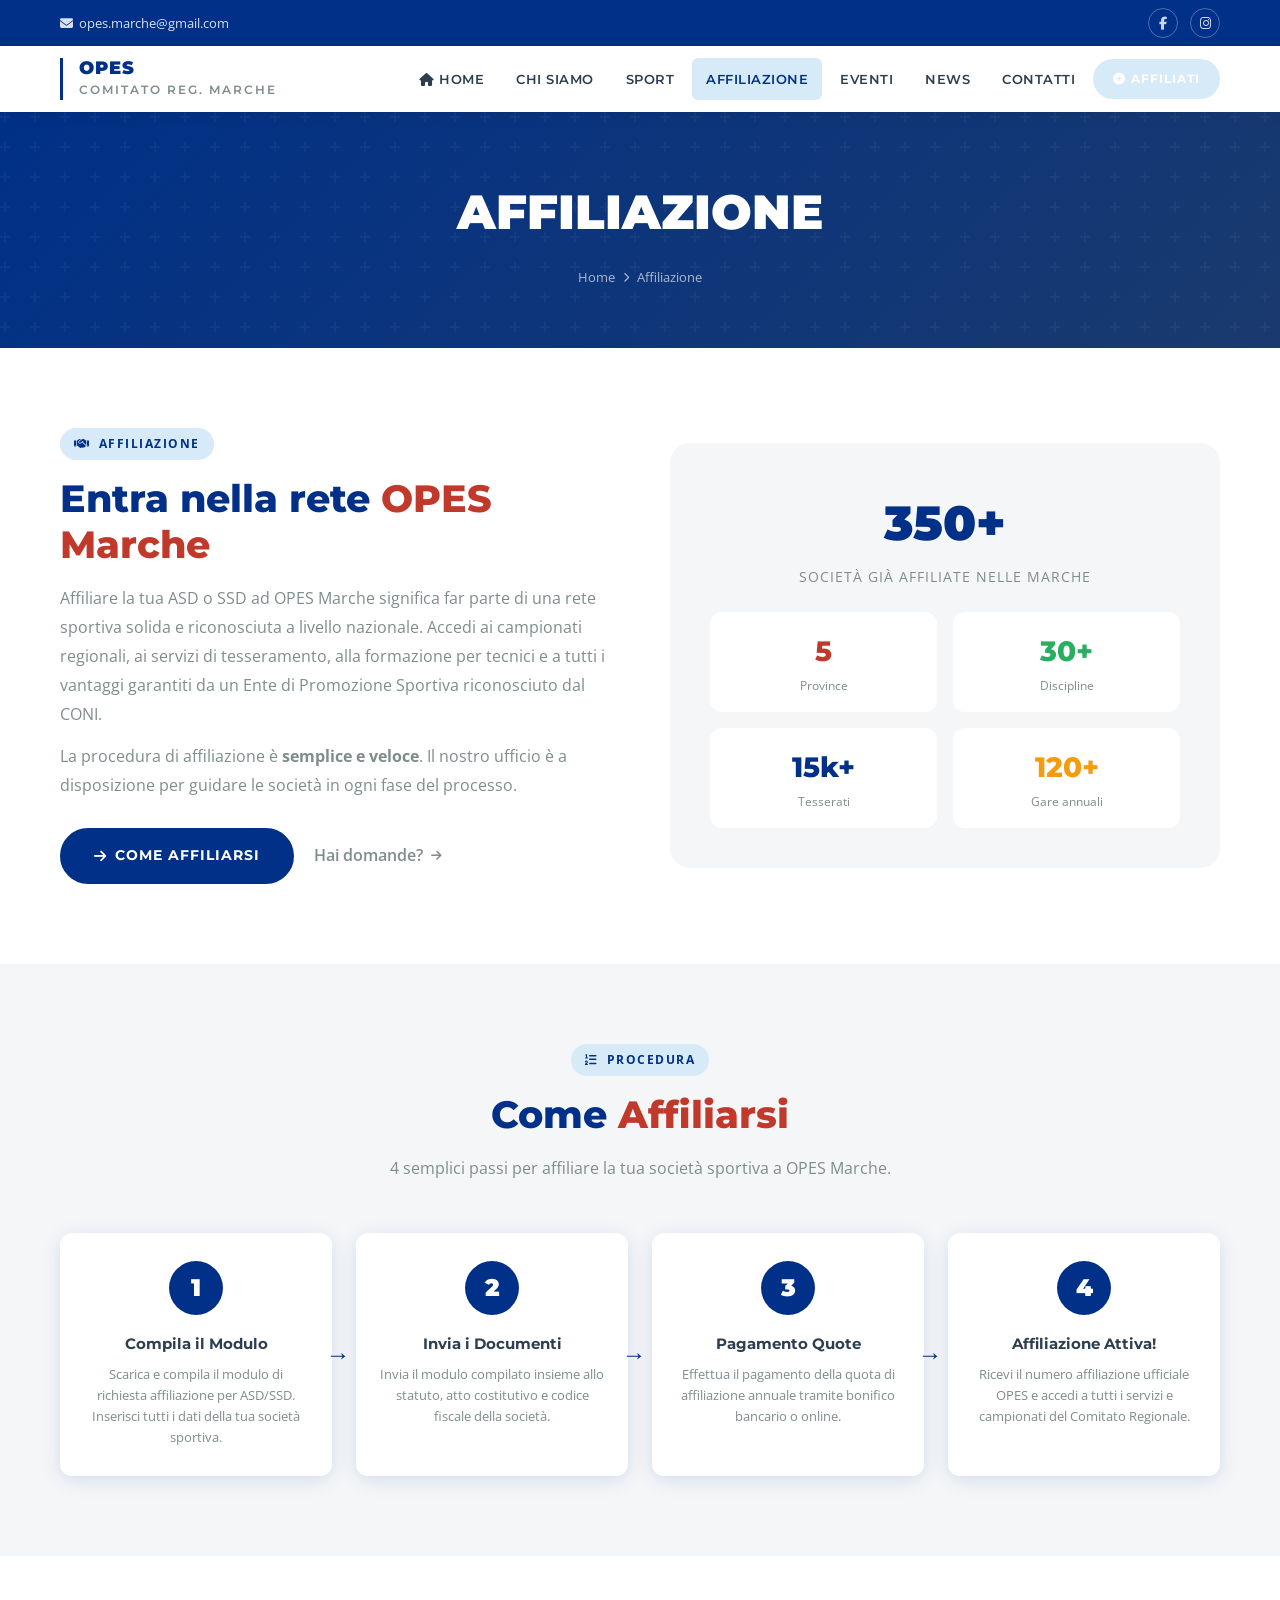
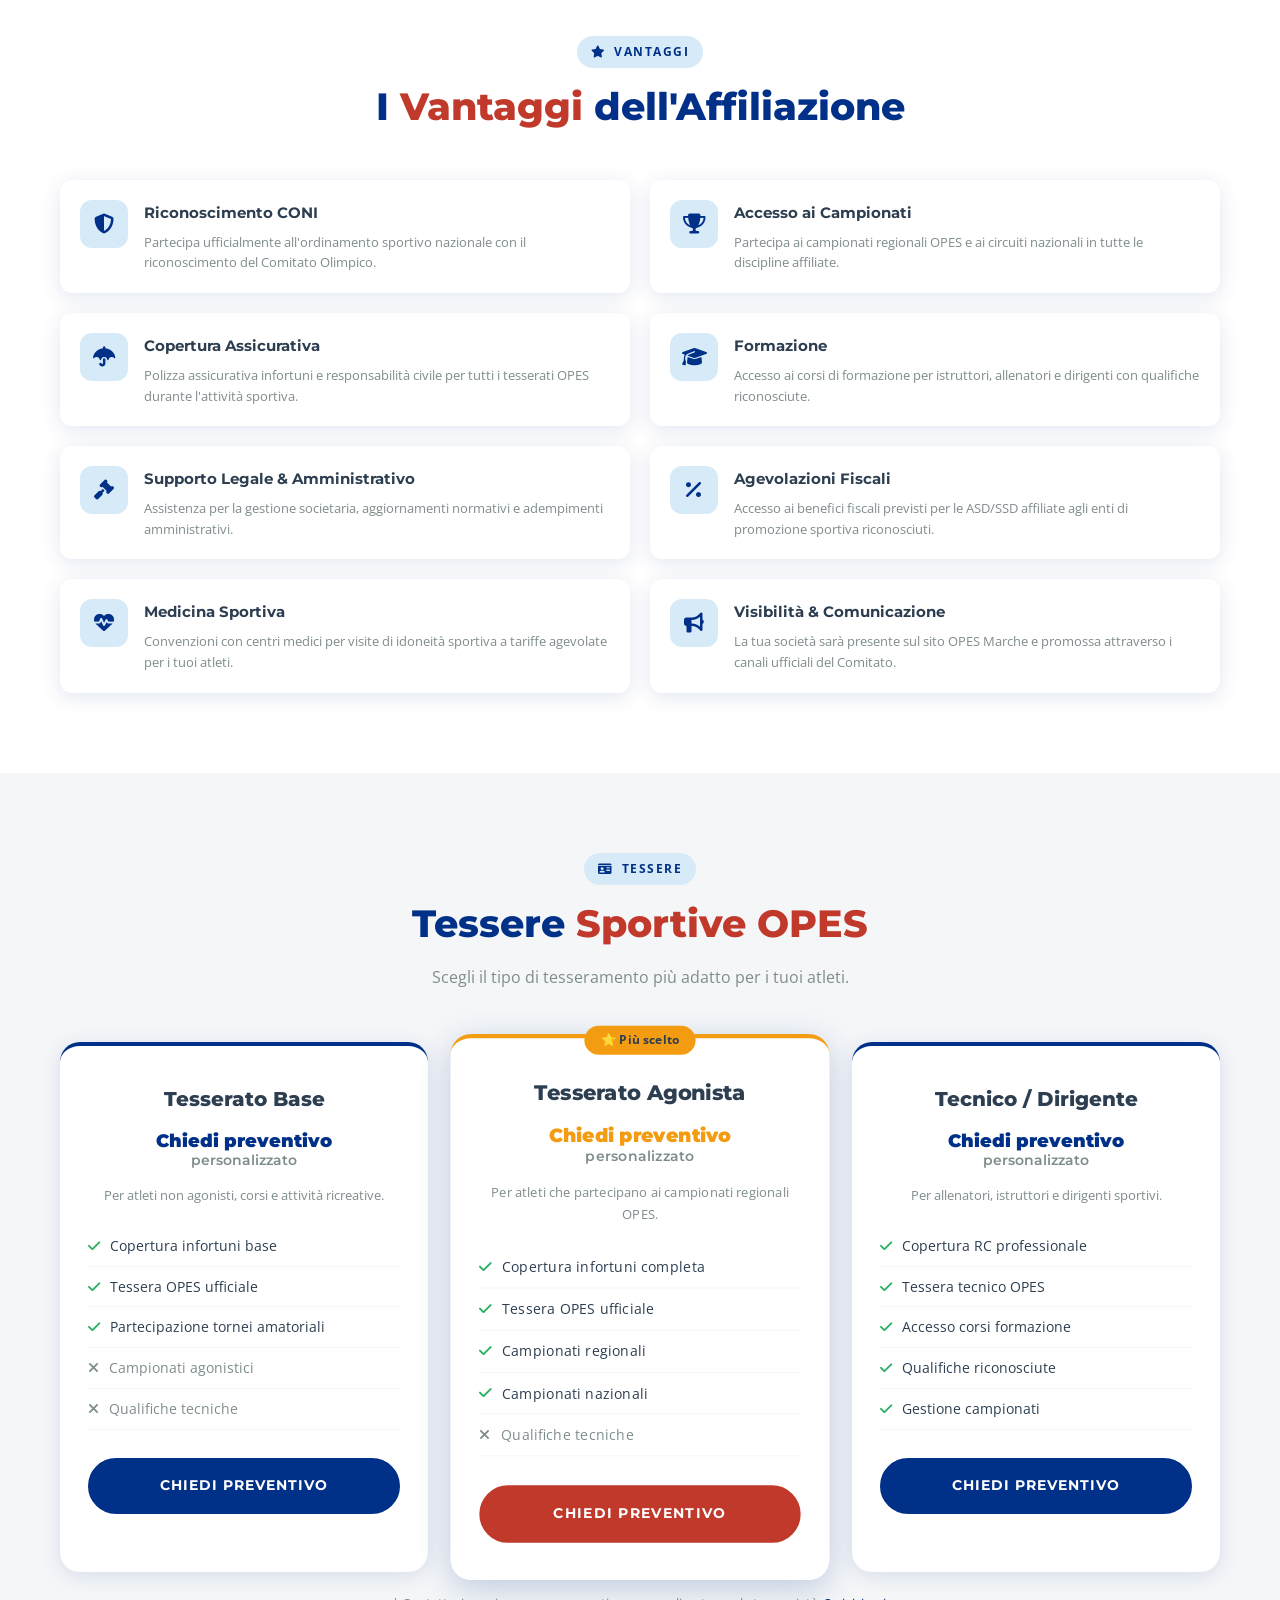
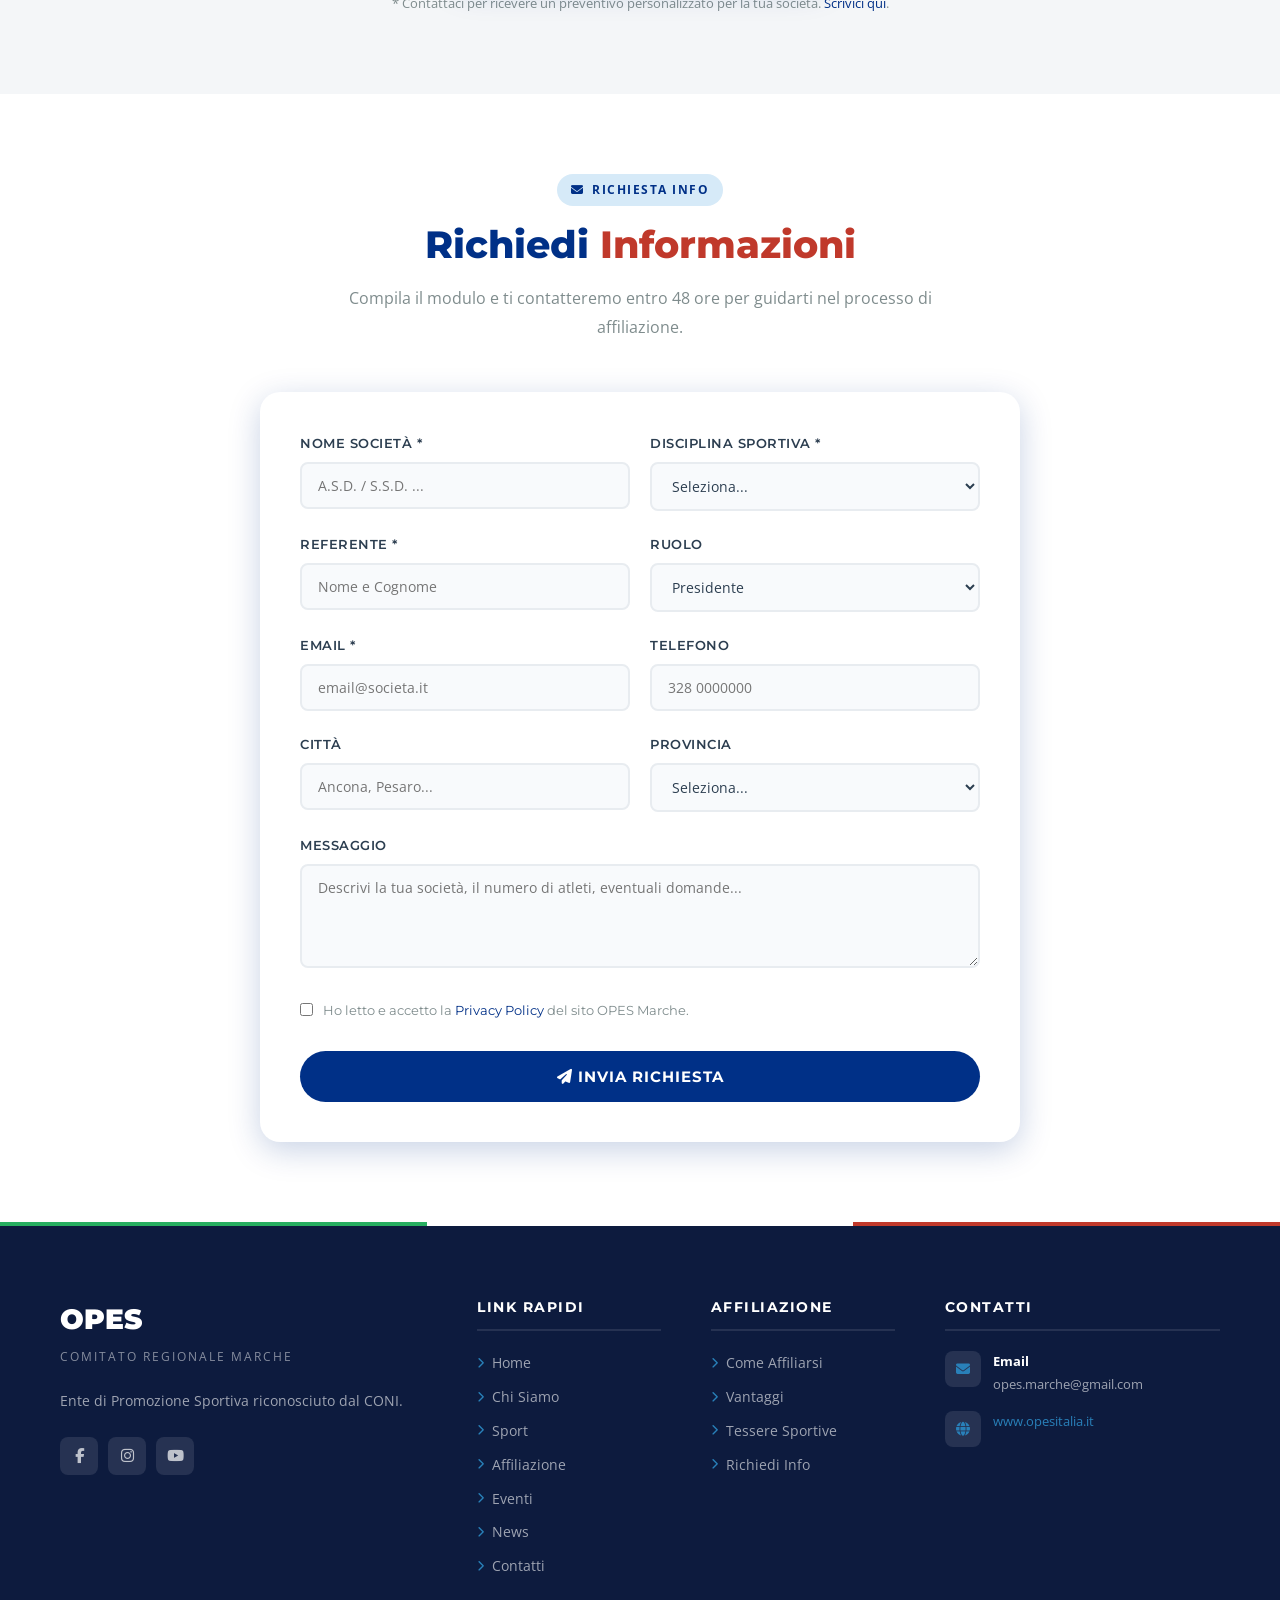
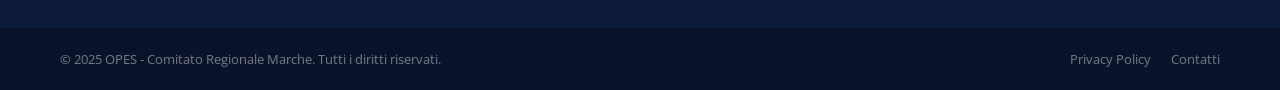
==== affiliazione.html @ 9b812dfc "Add files via upload" ====
<!DOCTYPE html>
<html lang="it">
<head>
  <meta charset="UTF-8">
  <meta name="viewport" content="width=device-width, initial-scale=1.0">
  <meta name="description" content="Come affiliarsi a OPES Marche - procedura, vantaggi, tessere sportive e moduli per le società sportive.">
  <title>Affiliazione – OPES Comitato Regionale Marche</title>
  <link href="https://fonts.googleapis.com/css2?family=Montserrat:wght@300;400;500;600;700;800;900&family=Open+Sans:wght@300;400;600;700&display=swap" rel="stylesheet">
  <link rel="stylesheet" href="https://cdn.jsdelivr.net/npm/@fortawesome/fontawesome-free@6.4.0/css/all.min.css">
  <link rel="stylesheet" href="css/style.css">
  <style>
    .steps-grid { display: grid; grid-template-columns: repeat(4, 1fr); gap: 24px; }
    .step-card {
      background: var(--white); border-radius: var(--border-radius); padding: 28px 24px;
      text-align: center; box-shadow: var(--shadow); transition: var(--transition); position: relative;
    }
    .step-card:hover { transform: translateY(-6px); box-shadow: var(--shadow-hover); }
    .step-number {
      width: 54px; height: 54px; background: var(--primary-blue); color: var(--white);
      border-radius: 50%; display: flex; align-items: center; justify-content: center;
      font-family: 'Montserrat', sans-serif; font-weight: 900; font-size: 24px;
      margin: 0 auto 16px; position: relative; z-index: 1;
    }
    .step-card:not(:last-child)::after {
      content: '→'; position: absolute; right: -18px; top: 50%; transform: translateY(-50%);
      font-size: 24px; color: var(--primary-blue); font-weight: 900; z-index: 2;
    }
    .step-card h3 { font-family: 'Montserrat', sans-serif; font-weight: 700; font-size: 15px; color: var(--dark-gray); margin-bottom: 8px; }
    .step-card p { font-size: 13px; color: var(--gray); line-height: 1.6; }

    .vantaggi-grid { display: grid; grid-template-columns: repeat(2, 1fr); gap: 20px; }
    .vantaggio-item {
      display: flex; gap: 16px; align-items: flex-start;
      background: var(--white); border-radius: var(--border-radius); padding: 20px;
      box-shadow: var(--shadow); transition: var(--transition);
    }
    .vantaggio-item:hover { transform: translateX(4px); }
    .vantaggio-icon {
      width: 48px; height: 48px; min-width: 48px; background: var(--light-blue);
      border-radius: 12px; display: flex; align-items: center; justify-content: center;
      color: var(--primary-blue); font-size: 20px;
    }
    .vantaggio-item h4 { font-family: 'Montserrat', sans-serif; font-weight: 700; font-size: 15px; color: var(--dark-gray); margin-bottom: 6px; }
    .vantaggio-item p { font-size: 13px; color: var(--gray); line-height: 1.6; }

    .tessere-grid { display: grid; grid-template-columns: repeat(3, 1fr); gap: 28px; }
    .tessera-card {
      background: var(--white); border-radius: var(--border-radius-lg); padding: 36px 28px;
      box-shadow: var(--shadow); text-align: center; transition: var(--transition);
      border-top: 4px solid var(--primary-blue); position: relative;
    }
    .tessera-card.featured {
      border-top-color: var(--gold);
      transform: scale(1.03);
      box-shadow: var(--shadow-hover);
    }
    .tessera-badge {
      position: absolute; top: -12px; left: 50%; transform: translateX(-50%);
      background: var(--gold); color: var(--dark-gray); padding: 4px 16px;
      border-radius: 20px; font-size: 12px; font-weight: 700; white-space: nowrap;
    }
    .tessera-card h3 { font-family: 'Montserrat', sans-serif; font-weight: 800; font-size: 20px; color: var(--dark-gray); margin-bottom: 8px; }
    .tessera-price { font-family: 'Montserrat', sans-serif; font-weight: 900; font-size: 42px; color: var(--primary-blue); line-height: 1; margin: 16px 0; }
    .tessera-price span { font-size: 18px; font-weight: 600; color: var(--gray); }
    .tessera-features { list-style: none; margin: 20px 0; text-align: left; }
    .tessera-features li { display: flex; align-items: center; gap: 10px; padding: 8px 0; border-bottom: 1px solid var(--light-gray); font-size: 14px; color: var(--dark-gray); }
    .tessera-features li i { color: var(--opes-green); }
    .tessera-features li.no i { color: var(--gray); }
    .tessera-features li.no { color: var(--gray); }

    .form-card {
      background: var(--white); border-radius: var(--border-radius-lg); padding: 40px;
      box-shadow: var(--shadow-hover);
    }
    .form-group { margin-bottom: 22px; }
    .form-group label { display: block; font-family: 'Montserrat', sans-serif; font-weight: 600; font-size: 13px; color: var(--dark-gray); margin-bottom: 8px; text-transform: uppercase; letter-spacing: 0.5px; }
    .form-group input, .form-group select, .form-group textarea {
      width: 100%; padding: 12px 16px; border: 2px solid #e8ecf0; border-radius: 8px;
      font-family: 'Open Sans', sans-serif; font-size: 14px; color: var(--dark-gray);
      transition: var(--transition); background: #f8fafc;
    }
    .form-group input:focus, .form-group select:focus, .form-group textarea:focus {
      border-color: var(--primary-blue); outline: none; background: var(--white);
      box-shadow: 0 0 0 3px rgba(0,48,135,0.08);
    }
    .form-row { display: grid; grid-template-columns: 1fr 1fr; gap: 20px; }
    .form-submit { width: 100%; padding: 16px; background: var(--primary-blue); color: var(--white); border: none; border-radius: 30px; font-family: 'Montserrat', sans-serif; font-weight: 700; font-size: 15px; cursor: pointer; transition: var(--transition); text-transform: uppercase; letter-spacing: 1px; }
    .form-submit:hover { background: var(--opes-red); transform: translateY(-2px); box-shadow: 0 8px 24px rgba(0,48,135,0.3); }
    .success-msg { display: none; background: #eafaf1; border: 1px solid var(--opes-green); color: #1a5c38; padding: 16px; border-radius: 8px; margin-top: 16px; text-align: center; font-weight: 600; }

    @media (max-width: 992px) {
      .steps-grid { grid-template-columns: repeat(2, 1fr); }
      .step-card:not(:last-child)::after { display: none; }
      .tessere-grid { grid-template-columns: 1fr 1fr; }
      .tessera-card.featured { transform: none; }
    }
    @media (max-width: 768px) {
      .vantaggi-grid, .tessere-grid { grid-template-columns: 1fr; }
      .steps-grid { grid-template-columns: 1fr 1fr; }
      .form-row { grid-template-columns: 1fr; }
    }
  </style>
</head>
<body>

  <!-- TOP BAR -->
  <div class="top-bar">
    <div class="container">
      <div class="top-bar-left">
        <a href="mailto:opes.marche@gmail.com"><i class="fas fa-envelope"></i> opes.marche@gmail.com</a>
      </div>
      <div class="top-bar-right">
        <a href="https://www.facebook.com/opesmarche" target="_blank"><i class="fab fa-facebook-f"></i></a>
        <a href="https://www.instagram.com/opesmarche" target="_blank"><i class="fab fa-instagram"></i></a>
      </div>
    </div>
  </div>

  <!-- HEADER -->
  <header class="header" id="mainHeader">
    <div class="container">
      <nav class="navbar">
        <a href="index.html" class="logo-area">
          <div class="logo-text-area">
            <div class="logo-title">OPES</div>
            <div class="logo-subtitle">Comitato Reg. Marche</div>
          </div>
        </a>
        <ul class="nav-menu" id="navMenu">
          <button class="mobile-menu-close" id="closeMenu"><i class="fas fa-times"></i></button>
          <li class="nav-item"><a href="index.html" class="nav-link"><i class="fas fa-home"></i> Home</a></li>
          <li class="nav-item"><a href="chi-siamo.html" class="nav-link">Chi Siamo</a></li>
          <li class="nav-item"><a href="sport.html" class="nav-link">Sport</a></li>
          <li class="nav-item"><a href="affiliazione.html" class="nav-link active">Affiliazione</a></li>
          <li class="nav-item"><a href="eventi.html" class="nav-link">Eventi</a></li>
          <li class="nav-item"><a href="news.html" class="nav-link">News</a></li>
          <li class="nav-item"><a href="contatti.html" class="nav-link">Contatti</a></li>
          <li class="nav-item"><a href="affiliazione.html#come-affiliarsi" class="nav-link header-cta"><i class="fas fa-plus-circle"></i> Affiliati</a></li>
        </ul>
        <button class="hamburger" id="hamburger"><span></span><span></span><span></span></button>
      </nav>
    </div>
  </header>

  <!-- PAGE HERO -->
  <section class="page-hero">
    <div class="container">
      <div class="page-hero-content">
        <h1>Affiliazione</h1>
        <div class="breadcrumb">
          <a href="index.html">Home</a>
          <i class="fas fa-chevron-right"></i>
          <span>Affiliazione</span>
        </div>
      </div>
    </div>
  </section>

  <!-- INTRO -->
  <section style="background: var(--white);">
    <div class="container">
      <div style="display: grid; grid-template-columns: 1fr 1fr; gap: 60px; align-items: center;">
        <div class="fade-in">
          <div class="section-label"><i class="fas fa-handshake"></i> Affiliazione</div>
          <h2 class="section-title">Entra nella rete <span>OPES Marche</span></h2>
          <p class="section-text">
            Affiliare la tua ASD o SSD ad OPES Marche significa far parte di una rete sportiva 
            solida e riconosciuta a livello nazionale. Accedi ai campionati regionali, ai servizi 
            di tesseramento, alla formazione per tecnici e a tutti i vantaggi garantiti da un 
            Ente di Promozione Sportiva riconosciuto dal CONI.
          </p>
          <p class="section-text" style="margin-top: 14px;">
            La procedura di affiliazione è <strong>semplice e veloce</strong>. Il nostro ufficio 
            è a disposizione per guidare le società in ogni fase del processo.
          </p>
          <div style="display: flex; gap: 20px; margin-top: 28px; flex-wrap: wrap;">
            <a href="#come-affiliarsi" class="btn-blue"><i class="fas fa-arrow-right"></i> Come Affiliarsi</a>
            <a href="contatti.html" style="display: inline-flex; align-items: center; gap: 8px; color: var(--gray); font-weight: 600;">Hai domande? <i class="fas fa-arrow-right fa-xs"></i></a>
          </div>
        </div>
        <div class="fade-in">
          <div style="background: var(--light-gray); border-radius: var(--border-radius-lg); padding: 40px;">
            <div style="text-align: center; margin-bottom: 24px;">
              <div style="font-family: 'Montserrat', sans-serif; font-weight: 900; font-size: 48px; color: var(--primary-blue);">350+</div>
              <div style="font-size: 14px; color: var(--gray); text-transform: uppercase; letter-spacing: 1px;">Società già affiliate nelle Marche</div>
            </div>
            <div style="display: grid; grid-template-columns: 1fr 1fr; gap: 16px;">
              <div style="text-align: center; background: var(--white); border-radius: 12px; padding: 16px;">
                <div style="font-family: 'Montserrat', sans-serif; font-weight: 800; font-size: 28px; color: var(--opes-red);">5</div>
                <div style="font-size: 12px; color: var(--gray);">Province</div>
              </div>
              <div style="text-align: center; background: var(--white); border-radius: 12px; padding: 16px;">
                <div style="font-family: 'Montserrat', sans-serif; font-weight: 800; font-size: 28px; color: var(--opes-green);">30+</div>
                <div style="font-size: 12px; color: var(--gray);">Discipline</div>
              </div>
              <div style="text-align: center; background: var(--white); border-radius: 12px; padding: 16px;">
                <div style="font-family: 'Montserrat', sans-serif; font-weight: 800; font-size: 28px; color: var(--primary-blue);">15k+</div>
                <div style="font-size: 12px; color: var(--gray);">Tesserati</div>
              </div>
              <div style="text-align: center; background: var(--white); border-radius: 12px; padding: 16px;">
                <div style="font-family: 'Montserrat', sans-serif; font-weight: 800; font-size: 28px; color: var(--gold);">120+</div>
                <div style="font-size: 12px; color: var(--gray);">Gare annuali</div>
              </div>
            </div>
          </div>
        </div>
      </div>
    </div>
  </section>

  <!-- COME AFFILIARSI -->
  <section id="come-affiliarsi" style="background: var(--light-gray);">
    <div class="container">
      <div class="section-header centered fade-in">
        <div class="section-label"><i class="fas fa-list-ol"></i> Procedura</div>
        <h2 class="section-title">Come <span>Affiliarsi</span></h2>
        <p class="section-text">4 semplici passi per affiliare la tua società sportiva a OPES Marche.</p>
      </div>
      <div class="steps-grid">
        <div class="step-card fade-in">
          <div class="step-number">1</div>
          <h3>Compila il Modulo</h3>
          <p>Scarica e compila il modulo di richiesta affiliazione per ASD/SSD. Inserisci tutti i dati della tua società sportiva.</p>
        </div>
        <div class="step-card fade-in">
          <div class="step-number">2</div>
          <h3>Invia i Documenti</h3>
          <p>Invia il modulo compilato insieme allo statuto, atto costitutivo e codice fiscale della società.</p>
        </div>
        <div class="step-card fade-in">
          <div class="step-number">3</div>
          <h3>Pagamento Quote</h3>
          <p>Effettua il pagamento della quota di affiliazione annuale tramite bonifico bancario o online.</p>
        </div>
        <div class="step-card fade-in">
          <div class="step-number">4</div>
          <h3>Affiliazione Attiva!</h3>
          <p>Ricevi il numero affiliazione ufficiale OPES e accedi a tutti i servizi e campionati del Comitato Regionale.</p>
        </div>
      </div>
    </div>
  </section>

  <!-- VANTAGGI -->
  <section id="vantaggi" style="background: var(--white);">
    <div class="container">
      <div class="section-header centered fade-in">
        <div class="section-label"><i class="fas fa-star"></i> Vantaggi</div>
        <h2 class="section-title">I <span>Vantaggi</span> dell'Affiliazione</h2>
      </div>
      <div class="vantaggi-grid">
        <div class="vantaggio-item fade-in">
          <div class="vantaggio-icon"><i class="fas fa-shield-alt"></i></div>
          <div>
            <h4>Riconoscimento CONI</h4>
            <p>Partecipa ufficialmente all'ordinamento sportivo nazionale con il riconoscimento del Comitato Olimpico.</p>
          </div>
        </div>
        <div class="vantaggio-item fade-in">
          <div class="vantaggio-icon"><i class="fas fa-trophy"></i></div>
          <div>
            <h4>Accesso ai Campionati</h4>
            <p>Partecipa ai campionati regionali OPES e ai circuiti nazionali in tutte le discipline affiliate.</p>
          </div>
        </div>
        <div class="vantaggio-item fade-in">
          <div class="vantaggio-icon"><i class="fas fa-umbrella"></i></div>
          <div>
            <h4>Copertura Assicurativa</h4>
            <p>Polizza assicurativa infortuni e responsabilità civile per tutti i tesserati OPES durante l'attività sportiva.</p>
          </div>
        </div>
        <div class="vantaggio-item fade-in">
          <div class="vantaggio-icon"><i class="fas fa-graduation-cap"></i></div>
          <div>
            <h4>Formazione</h4>
            <p>Accesso ai corsi di formazione per istruttori, allenatori e dirigenti con qualifiche riconosciute.</p>
          </div>
        </div>
        <div class="vantaggio-item fade-in">
          <div class="vantaggio-icon"><i class="fas fa-gavel"></i></div>
          <div>
            <h4>Supporto Legale & Amministrativo</h4>
            <p>Assistenza per la gestione societaria, aggiornamenti normativi e adempimenti amministrativi.</p>
          </div>
        </div>
        <div class="vantaggio-item fade-in">
          <div class="vantaggio-icon"><i class="fas fa-percent"></i></div>
          <div>
            <h4>Agevolazioni Fiscali</h4>
            <p>Accesso ai benefici fiscali previsti per le ASD/SSD affiliate agli enti di promozione sportiva riconosciuti.</p>
          </div>
        </div>
        <div class="vantaggio-item fade-in">
          <div class="vantaggio-icon"><i class="fas fa-heartbeat"></i></div>
          <div>
            <h4>Medicina Sportiva</h4>
            <p>Convenzioni con centri medici per visite di idoneità sportiva a tariffe agevolate per i tuoi atleti.</p>
          </div>
        </div>
        <div class="vantaggio-item fade-in">
          <div class="vantaggio-icon"><i class="fas fa-bullhorn"></i></div>
          <div>
            <h4>Visibilità & Comunicazione</h4>
            <p>La tua società sarà presente sul sito OPES Marche e promossa attraverso i canali ufficiali del Comitato.</p>
          </div>
        </div>
      </div>
    </div>
  </section>

  <!-- TESSERE -->
  <section id="tessere" style="background: var(--light-gray);">
    <div class="container">
      <div class="section-header centered fade-in">
        <div class="section-label"><i class="fas fa-id-card"></i> Tessere</div>
        <h2 class="section-title">Tessere <span>Sportive OPES</span></h2>
        <p class="section-text">Scegli il tipo di tesseramento più adatto per i tuoi atleti.</p>
      </div>
      <div class="tessere-grid">
        <div class="tessera-card fade-in">
          <h3>Tesserato Base</h3>
          <div class="tessera-price" style="font-size:18px; color: var(--primary-blue); margin: 16px 0;">Chiedi preventivo<br><span style="font-size:14px; color:var(--gray);">personalizzato</span></div>
          <p style="font-size: 13px; color: var(--gray); margin-bottom: 16px;">Per atleti non agonisti, corsi e attività ricreative.</p>
          <ul class="tessera-features">
            <li><i class="fas fa-check"></i> Copertura infortuni base</li>
            <li><i class="fas fa-check"></i> Tessera OPES ufficiale</li>
            <li><i class="fas fa-check"></i> Partecipazione tornei amatoriali</li>
            <li class="no"><i class="fas fa-times"></i> Campionati agonistici</li>
            <li class="no"><i class="fas fa-times"></i> Qualifiche tecniche</li>
          </ul>
          <a href="contatti.html" class="btn-blue" style="width: 100%; justify-content: center; margin-top: 8px;">Chiedi Preventivo</a>
        </div>
        <div class="tessera-card featured fade-in">
          <div class="tessera-badge">⭐ Più scelto</div>
          <h3>Tesserato Agonista</h3>
          <div class="tessera-price" style="font-size:18px; color: var(--gold); margin: 16px 0;">Chiedi preventivo<br><span style="font-size:14px; color:var(--gray);">personalizzato</span></div>
          <p style="font-size: 13px; color: var(--gray); margin-bottom: 16px;">Per atleti che partecipano ai campionati regionali OPES.</p>
          <ul class="tessera-features">
            <li><i class="fas fa-check"></i> Copertura infortuni completa</li>
            <li><i class="fas fa-check"></i> Tessera OPES ufficiale</li>
            <li><i class="fas fa-check"></i> Campionati regionali</li>
            <li><i class="fas fa-check"></i> Campionati nazionali</li>
            <li class="no"><i class="fas fa-times"></i> Qualifiche tecniche</li>
          </ul>
          <a href="contatti.html" class="btn-primary" style="width: 100%; justify-content: center; margin-top: 8px;">Chiedi Preventivo</a>
        </div>
        <div class="tessera-card fade-in">
          <h3>Tecnico / Dirigente</h3>
          <div class="tessera-price" style="font-size:18px; color: var(--primary-blue); margin: 16px 0;">Chiedi preventivo<br><span style="font-size:14px; color:var(--gray);">personalizzato</span></div>
          <p style="font-size: 13px; color: var(--gray); margin-bottom: 16px;">Per allenatori, istruttori e dirigenti sportivi.</p>
          <ul class="tessera-features">
            <li><i class="fas fa-check"></i> Copertura RC professionale</li>
            <li><i class="fas fa-check"></i> Tessera tecnico OPES</li>
            <li><i class="fas fa-check"></i> Accesso corsi formazione</li>
            <li><i class="fas fa-check"></i> Qualifiche riconosciute</li>
            <li><i class="fas fa-check"></i> Gestione campionati</li>
          </ul>
          <a href="contatti.html" class="btn-blue" style="width: 100%; justify-content: center; margin-top: 8px;">Chiedi Preventivo</a>
        </div>
      </div>
      <p style="text-align: center; font-size: 13px; color: var(--gray); margin-top: 20px;">
        * Contattaci per ricevere un preventivo personalizzato per la tua società. <a href="contatti.html" style="color:var(--primary-blue);">Scrivici qui</a>.
      </p>
    </div>
  </section>

  <!-- FORM RICHIESTA -->
  <section id="richiesta-info" style="background: var(--white);">
    <div class="container" style="max-width: 800px;">
      <div class="section-header centered fade-in">
        <div class="section-label"><i class="fas fa-envelope"></i> Richiesta Info</div>
        <h2 class="section-title">Richiedi <span>Informazioni</span></h2>
        <p class="section-text">Compila il modulo e ti contatteremo entro 48 ore per guidarti nel processo di affiliazione.</p>
      </div>
      <div class="form-card fade-in">
        <form id="affiliazioneForm">
          <div class="form-row">
            <div class="form-group">
              <label for="nomeSocieta">Nome Società *</label>
              <input type="text" id="nomeSocieta" name="nomeSocieta" placeholder="A.S.D. / S.S.D. ..." required>
            </div>
            <div class="form-group">
              <label for="disciplina">Disciplina Sportiva *</label>
              <select id="disciplina" name="disciplina" required>
                <option value="">Seleziona...</option>
                <option>Calcio</option>
                <option>Basket</option>
                <option>Pallavolo</option>
                <option>Nuoto</option>
                <option>Atletica Leggera</option>
                <option>Arti Marziali</option>
                <option>Fitness / Ginnastica</option>
                <option>Tennis / Padel</option>
                <option>Danza Sportiva</option>
                <option>Ciclismo</option>
                <option>Altro</option>
              </select>
            </div>
          </div>
          <div class="form-row">
            <div class="form-group">
              <label for="referente">Referente *</label>
              <input type="text" id="referente" name="referente" placeholder="Nome e Cognome" required>
            </div>
            <div class="form-group">
              <label for="ruolo">Ruolo</label>
              <select id="ruolo" name="ruolo">
                <option>Presidente</option>
                <option>Vice Presidente</option>
                <option>Segretario</option>
                <option>Direttore Sportivo</option>
                <option>Altro</option>
              </select>
            </div>
          </div>
          <div class="form-row">
            <div class="form-group">
              <label for="email">Email *</label>
              <input type="email" id="email" name="email" placeholder="email@societa.it" required>
            </div>
            <div class="form-group">
              <label for="telefono">Telefono</label>
              <input type="tel" id="telefono" name="telefono" placeholder="328 0000000">
            </div>
          </div>
          <div class="form-row">
            <div class="form-group">
              <label for="citta">Città</label>
              <input type="text" id="citta" name="citta" placeholder="Ancona, Pesaro...">
            </div>
            <div class="form-group">
              <label for="provincia">Provincia</label>
              <select id="provincia" name="provincia">
                <option value="">Seleziona...</option>
                <option>Ancona</option>
                <option>Pesaro-Urbino</option>
                <option>Macerata</option>
                <option>Ascoli Piceno</option>
                <option>Fermo</option>
              </select>
            </div>
          </div>
          <div class="form-group">
            <label for="messaggio">Messaggio</label>
            <textarea id="messaggio" name="messaggio" rows="4" placeholder="Descrivi la tua società, il numero di atleti, eventuali domande..."></textarea>
          </div>
          <div class="form-group" style="display: flex; align-items: flex-start; gap: 10px;">
            <input type="checkbox" id="privacy" name="privacy" required style="width: auto; margin-top: 4px;">
            <label for="privacy" style="text-transform: none; letter-spacing: 0; font-weight: 400; font-size: 13px; color: var(--gray);">
              Ho letto e accetto la <a href="privacy.html" style="color: var(--primary-blue);">Privacy Policy</a> del sito OPES Marche.
            </label>
          </div>
          <button type="submit" class="form-submit">
            <i class="fas fa-paper-plane"></i> Invia Richiesta
          </button>
          <div class="success-msg" id="successMsg">
            <i class="fas fa-check-circle" style="font-size: 24px; color: var(--opes-green); margin-bottom: 8px; display: block;"></i>
            Richiesta inviata con successo! Ti contatteremo entro 48 ore lavorative.
          </div>
        </form>
      </div>
    </div>
  </section>

  <!-- FOOTER -->
  <footer class="footer">
    <div class="italy-bar"><span></span><span></span><span></span></div>
    <div class="footer-top">
      <div class="container">
        <div class="footer-grid">
          <div>
            <div class="footer-logo-area"><div class="footer-logo-text">OPES</div><div class="footer-logo-sub">Comitato Regionale Marche</div></div>
            <p class="footer-desc">Ente di Promozione Sportiva riconosciuto dal CONI.</p>
            <div class="footer-social"><a href="#"><i class="fab fa-facebook-f"></i></a><a href="#"><i class="fab fa-instagram"></i></a><a href="#"><i class="fab fa-youtube"></i></a></div>
          </div>
          <div class="footer-col">
            <h4>Link Rapidi</h4>
            <ul class="footer-links">
              <li><a href="index.html"><i class="fas fa-chevron-right"></i> Home</a></li>
              <li><a href="chi-siamo.html"><i class="fas fa-chevron-right"></i> Chi Siamo</a></li>
              <li><a href="sport.html"><i class="fas fa-chevron-right"></i> Sport</a></li>
              <li><a href="affiliazione.html"><i class="fas fa-chevron-right"></i> Affiliazione</a></li>
              <li><a href="eventi.html"><i class="fas fa-chevron-right"></i> Eventi</a></li>
              <li><a href="news.html"><i class="fas fa-chevron-right"></i> News</a></li>
              <li><a href="contatti.html"><i class="fas fa-chevron-right"></i> Contatti</a></li>
            </ul>
          </div>
          <div class="footer-col">
            <h4>Affiliazione</h4>
            <ul class="footer-links">
              <li><a href="#come-affiliarsi"><i class="fas fa-chevron-right"></i> Come Affiliarsi</a></li>
              <li><a href="#vantaggi"><i class="fas fa-chevron-right"></i> Vantaggi</a></li>
              <li><a href="#tessere"><i class="fas fa-chevron-right"></i> Tessere Sportive</a></li>
              <li><a href="#richiesta-info"><i class="fas fa-chevron-right"></i> Richiedi Info</a></li>
            </ul>
          </div>
          <div class="footer-col">
            <h4>Contatti</h4>
            <div class="footer-contact-item"><div class="icon"><i class="fas fa-envelope"></i></div><div class="text"><strong>Email</strong>opes.marche@gmail.com</div></div>
            <div class="footer-contact-item"><div class="icon"><i class="fas fa-globe"></i></div><div class="text"><a href="https://www.opesitalia.it" target="_blank" style="color:var(--accent-blue);">www.opesitalia.it</a></div></div>
          </div>
        </div>
      </div>
    </div>
    <div class="footer-bottom">
      <div class="container">
        <div class="footer-bottom-inner">
          <p>© 2025 OPES - Comitato Regionale Marche. Tutti i diritti riservati.</p>
          <div class="footer-bottom-links"><a href="privacy.html">Privacy Policy</a><a href="contatti.html">Contatti</a></div>
        </div>
      </div>
    </div>
  </footer>

  <button id="scrollTop" aria-label="Torna su"><i class="fas fa-arrow-up"></i></button>
  <script src="js/main.js"></script>
  <script>
    document.getElementById('affiliazioneForm').addEventListener('submit', async function(e) {
      e.preventDefault();
      const formData = {
        nome_societa: document.getElementById('nomeSocieta').value,
        disciplina: document.getElementById('disciplina').value,
        referente: document.getElementById('referente').value,
        email: document.getElementById('email').value,
        telefono: document.getElementById('telefono').value,
        citta: document.getElementById('citta').value,
        provincia: document.getElementById('provincia').value,
        messaggio: document.getElementById('messaggio').value,
        data: new Date().toISOString()
      };
      try {
        await fetch('tables/richieste_affiliazione', {
          method: 'POST', headers: {'Content-Type': 'application/json'},
          body: JSON.stringify(formData)
        });
      } catch(err) { /* ignora */ }
      document.getElementById('successMsg').style.display = 'block';
      this.reset();
      document.getElementById('successMsg').scrollIntoView({ behavior: 'smooth', block: 'center' });
    });
  </script>
</body>
</html>
---- css/style.css ----
/* =============================================
   OPES Italia - Comitato Regionale Marche
   Main Stylesheet
   ============================================= */

/* Import Google Fonts */
@import url('https://fonts.googleapis.com/css2?family=Montserrat:wght@300;400;500;600;700;800;900&family=Open+Sans:wght@300;400;600;700&display=swap');

/* CSS Variables */
:root {
  --primary-blue: #003087;
  --secondary-blue: #1a5276;
  --accent-blue: #2980b9;
  --light-blue: #d6eaf8;
  --opes-red: #c0392b;
  --opes-green: #27ae60;
  --white: #ffffff;
  --light-gray: #f4f6f8;
  --gray: #7f8c8d;
  --dark-gray: #2c3e50;
  --text-dark: #1a1a2e;
  --gold: #f39c12;
  --shadow: 0 4px 20px rgba(0, 48, 135, 0.12);
  --shadow-hover: 0 8px 32px rgba(0, 48, 135, 0.22);
  --transition: all 0.3s ease;
  --border-radius: 12px;
  --border-radius-lg: 20px;
}

/* Reset & Base */
*, *::before, *::after {
  box-sizing: border-box;
  margin: 0;
  padding: 0;
}

html {
  scroll-behavior: smooth;
}

body {
  font-family: 'Open Sans', sans-serif;
  color: var(--text-dark);
  background: var(--white);
  overflow-x: hidden;
  line-height: 1.7;
}

a {
  text-decoration: none;
  color: inherit;
  transition: var(--transition);
}

ul { list-style: none; }

img { max-width: 100%; height: auto; }

/* =============================================
   TOP BAR
   ============================================= */
.top-bar {
  background: var(--primary-blue);
  color: var(--white);
  padding: 8px 0;
  font-size: 13px;
}

.top-bar .container {
  display: flex;
  justify-content: space-between;
  align-items: center;
}

.top-bar-left {
  display: flex;
  align-items: center;
  gap: 20px;
}

.top-bar-left a {
  color: rgba(255,255,255,0.85);
  display: flex;
  align-items: center;
  gap: 6px;
}

.top-bar-left a:hover { color: var(--white); }

.top-bar-right {
  display: flex;
  align-items: center;
  gap: 12px;
}

.top-bar-right a {
  color: rgba(255,255,255,0.8);
  width: 30px;
  height: 30px;
  border-radius: 50%;
  border: 1px solid rgba(255,255,255,0.3);
  display: flex;
  align-items: center;
  justify-content: center;
  font-size: 13px;
}

.top-bar-right a:hover {
  background: rgba(255,255,255,0.2);
  color: var(--white);
}

/* =============================================
   HEADER / NAVBAR
   ============================================= */
.header {
  background: var(--white);
  box-shadow: 0 2px 15px rgba(0,0,0,0.08);
  position: sticky;
  top: 0;
  z-index: 1000;
}

.navbar {
  display: flex;
  align-items: center;
  justify-content: space-between;
  padding: 12px 0;
}

.logo-area {
  display: flex;
  align-items: center;
  gap: 16px;
}

.logo-img {
  height: 70px;
  width: auto;
}

.logo-text-area {
  border-left: 3px solid var(--primary-blue);
  padding-left: 16px;
}

.logo-title {
  font-family: 'Montserrat', sans-serif;
  font-weight: 900;
  font-size: 18px;
  color: var(--primary-blue);
  line-height: 1.2;
  letter-spacing: 1px;
  text-transform: uppercase;
}

.logo-subtitle {
  font-family: 'Montserrat', sans-serif;
  font-weight: 600;
  font-size: 12px;
  color: var(--gray);
  text-transform: uppercase;
  letter-spacing: 2px;
}

/* Nav Menu */
.nav-menu {
  display: flex;
  align-items: center;
  gap: 4px;
}

.nav-item {
  position: relative;
}

.nav-link {
  display: flex;
  align-items: center;
  gap: 5px;
  padding: 10px 14px;
  font-family: 'Montserrat', sans-serif;
  font-weight: 600;
  font-size: 13px;
  color: var(--dark-gray);
  text-transform: uppercase;
  letter-spacing: 0.5px;
  border-radius: 6px;
  transition: var(--transition);
}

.nav-link:hover,
.nav-link.active {
  color: var(--primary-blue);
  background: var(--light-blue);
}

/* Dropdown */
.dropdown {
  position: absolute;
  top: calc(100% + 8px);
  left: 0;
  background: var(--white);
  box-shadow: var(--shadow-hover);
  border-radius: var(--border-radius);
  min-width: 220px;
  padding: 8px 0;
  opacity: 0;
  visibility: hidden;
  transform: translateY(-10px);
  transition: var(--transition);
  border-top: 3px solid var(--primary-blue);
  z-index: 100;
}

.nav-item:hover .dropdown {
  opacity: 1;
  visibility: visible;
  transform: translateY(0);
}

.dropdown-link {
  display: flex;
  align-items: center;
  gap: 10px;
  padding: 10px 20px;
  font-size: 13px;
  color: var(--dark-gray);
  transition: var(--transition);
}

.dropdown-link:hover {
  background: var(--light-blue);
  color: var(--primary-blue);
  padding-left: 28px;
}

.dropdown-link i {
  color: var(--primary-blue);
  width: 16px;
}

/* Hamburger */
.hamburger {
  display: none;
  flex-direction: column;
  gap: 5px;
  cursor: pointer;
  padding: 8px;
  border-radius: 6px;
  background: none;
  border: none;
}

.hamburger span {
  display: block;
  width: 24px;
  height: 2px;
  background: var(--primary-blue);
  transition: var(--transition);
  border-radius: 2px;
}

/* Header CTA Button */
.header-cta {
  background: var(--opes-red);
  color: var(--white) !important;
  padding: 10px 20px;
  border-radius: 25px;
  font-weight: 700 !important;
  font-size: 12px !important;
  letter-spacing: 1px;
}

.header-cta:hover {
  background: #a93226 !important;
  color: var(--white) !important;
  transform: translateY(-1px);
  box-shadow: 0 4px 12px rgba(192,57,43,0.4);
}

/* =============================================
   HERO SECTION
   ============================================= */
.hero {
  position: relative;
  background: linear-gradient(135deg, var(--primary-blue) 0%, #1a3a6e 40%, #0a2451 100%);
  overflow: hidden;
  min-height: 90vh;
  display: flex;
  align-items: center;
}

.hero-bg-pattern {
  position: absolute;
  inset: 0;
  background-image: 
    radial-gradient(circle at 20% 50%, rgba(41, 128, 185, 0.15) 0%, transparent 50%),
    radial-gradient(circle at 80% 20%, rgba(192, 57, 43, 0.1) 0%, transparent 40%),
    url("data:image/svg+xml,%3Csvg width='60' height='60' viewBox='0 0 60 60' xmlns='http://www.w3.org/2000/svg'%3E%3Cg fill='none' fill-rule='evenodd'%3E%3Cg fill='%23ffffff' fill-opacity='0.03'%3E%3Cpath d='M36 34v-4h-2v4h-4v2h4v4h2v-4h4v-2h-4zm0-30V0h-2v4h-4v2h4v4h2V6h4V4h-4zM6 34v-4H4v4H0v2h4v4h2v-4h4v-2H6zM6 4V0H4v4H0v2h4v4h2V6h4V4H6z'/%3E%3C/g%3E%3C/g%3E%3C/svg%3E");
  z-index: 0;
}

.hero-brush {
  position: absolute;
  right: -100px;
  bottom: -50px;
  width: 500px;
  height: 500px;
  background: rgba(255,255,255,0.04);
  border-radius: 50%;
  transform: rotate(-15deg);
}

.hero-brush-2 {
  position: absolute;
  left: -80px;
  top: -80px;
  width: 350px;
  height: 350px;
  background: rgba(192,57,43,0.08);
  border-radius: 50%;
}

.hero .container {
  position: relative;
  z-index: 2;
  display: grid;
  grid-template-columns: 1fr 1fr;
  gap: 60px;
  align-items: center;
  padding: 80px 20px;
}

.hero-badge {
  display: inline-flex;
  align-items: center;
  gap: 8px;
  background: rgba(255,255,255,0.15);
  backdrop-filter: blur(10px);
  border: 1px solid rgba(255,255,255,0.25);
  color: var(--white);
  padding: 8px 16px;
  border-radius: 25px;
  font-size: 12px;
  font-weight: 600;
  text-transform: uppercase;
  letter-spacing: 1.5px;
  margin-bottom: 24px;
}

.hero-badge i { color: var(--gold); }

.hero-title {
  font-family: 'Montserrat', sans-serif;
  font-weight: 900;
  font-size: clamp(2rem, 4vw, 3.5rem);
  color: var(--white);
  line-height: 1.1;
  margin-bottom: 12px;
  text-transform: uppercase;
}

.hero-title span {
  color: var(--gold);
  display: block;
}

.hero-subtitle {
  font-family: 'Montserrat', sans-serif;
  font-weight: 700;
  font-size: clamp(1rem, 2vw, 1.4rem);
  color: rgba(255,255,255,0.85);
  text-transform: uppercase;
  letter-spacing: 3px;
  margin-bottom: 24px;
}

.hero-text {
  color: rgba(255,255,255,0.75);
  font-size: 15px;
  line-height: 1.8;
  margin-bottom: 36px;
  max-width: 500px;
}

.hero-buttons {
  display: flex;
  gap: 16px;
  flex-wrap: wrap;
}

.btn-primary {
  background: var(--opes-red);
  color: var(--white);
  padding: 14px 32px;
  border-radius: 30px;
  font-family: 'Montserrat', sans-serif;
  font-weight: 700;
  font-size: 14px;
  text-transform: uppercase;
  letter-spacing: 1px;
  display: inline-flex;
  align-items: center;
  gap: 8px;
  transition: var(--transition);
  border: 2px solid var(--opes-red);
  cursor: pointer;
}

.btn-primary:hover {
  background: transparent;
  color: var(--opes-red);
  transform: translateY(-2px);
  box-shadow: 0 8px 24px rgba(192,57,43,0.4);
}

.btn-outline {
  background: transparent;
  color: var(--white);
  padding: 14px 32px;
  border-radius: 30px;
  font-family: 'Montserrat', sans-serif;
  font-weight: 700;
  font-size: 14px;
  text-transform: uppercase;
  letter-spacing: 1px;
  display: inline-flex;
  align-items: center;
  gap: 8px;
  transition: var(--transition);
  border: 2px solid rgba(255,255,255,0.5);
  cursor: pointer;
}

.btn-outline:hover {
  background: rgba(255,255,255,0.15);
  border-color: var(--white);
  transform: translateY(-2px);
}

/* Hero Image */
.hero-image-area {
  position: relative;
  display: flex;
  justify-content: center;
  align-items: center;
}

.hero-circle {
  width: 420px;
  height: 420px;
  border-radius: 50%;
  background: rgba(255,255,255,0.08);
  border: 2px solid rgba(255,255,255,0.15);
  display: flex;
  align-items: center;
  justify-content: center;
  position: relative;
}

.hero-circle::before {
  content: '';
  position: absolute;
  inset: 15px;
  border-radius: 50%;
  border: 1px solid rgba(255,255,255,0.1);
}

.hero-circle-inner {
  width: 350px;
  height: 350px;
  border-radius: 50%;
  background: rgba(255,255,255,0.12);
  display: flex;
  align-items: center;
  justify-content: center;
  flex-direction: column;
  text-align: center;
  padding: 30px;
}

.hero-opes-logo {
  font-family: 'Montserrat', sans-serif;
  font-weight: 900;
  font-size: 72px;
  color: var(--white);
  line-height: 1;
  text-shadow: 0 0 40px rgba(255,255,255,0.3);
}

.hero-opes-sub {
  font-family: 'Montserrat', sans-serif;
  font-weight: 600;
  font-size: 13px;
  color: rgba(255,255,255,0.8);
  text-transform: uppercase;
  letter-spacing: 3px;
  margin-top: 8px;
}

.hero-opes-region {
  font-family: 'Montserrat', sans-serif;
  font-weight: 800;
  font-size: 20px;
  color: var(--gold);
  text-transform: uppercase;
  letter-spacing: 2px;
  margin-top: 4px;
}

/* Floating badges */
.floating-badge {
  position: absolute;
  background: var(--white);
  border-radius: 12px;
  padding: 12px 16px;
  box-shadow: 0 8px 24px rgba(0,0,0,0.2);
  display: flex;
  align-items: center;
  gap: 10px;
  animation: float 3s ease-in-out infinite;
}

.floating-badge-1 { top: 30px; left: -20px; animation-delay: 0s; }
.floating-badge-2 { bottom: 60px; right: -10px; animation-delay: 1.5s; }
.floating-badge-3 { bottom: 20px; left: 10px; animation-delay: 0.8s; }

.floating-badge .badge-icon {
  width: 36px;
  height: 36px;
  border-radius: 8px;
  background: var(--primary-blue);
  display: flex;
  align-items: center;
  justify-content: center;
  color: var(--white);
  font-size: 16px;
}

.floating-badge .badge-text {
  font-family: 'Montserrat', sans-serif;
  font-weight: 700;
  font-size: 13px;
  color: var(--dark-gray);
  line-height: 1.2;
}

.floating-badge .badge-text small {
  display: block;
  font-weight: 400;
  color: var(--gray);
  font-size: 11px;
}

@keyframes float {
  0%, 100% { transform: translateY(0); }
  50% { transform: translateY(-10px); }
}

/* Hero Stats */
.hero-stats {
  background: rgba(255,255,255,0.08);
  backdrop-filter: blur(10px);
  border: 1px solid rgba(255,255,255,0.15);
  border-radius: var(--border-radius);
  padding: 20px 24px;
  display: flex;
  gap: 30px;
  margin-top: 32px;
}

.hero-stat {
  text-align: center;
}

.hero-stat-number {
  font-family: 'Montserrat', sans-serif;
  font-weight: 900;
  font-size: 28px;
  color: var(--gold);
  line-height: 1;
}

.hero-stat-label {
  font-size: 11px;
  color: rgba(255,255,255,0.7);
  text-transform: uppercase;
  letter-spacing: 1px;
  margin-top: 4px;
}

/* =============================================
   SPORT SCROLL TICKER
   ============================================= */
.sport-ticker {
  background: var(--primary-blue);
  padding: 14px 0;
  overflow: hidden;
}

.ticker-inner {
  display: flex;
  gap: 0;
  animation: ticker 25s linear infinite;
  width: max-content;
}

.ticker-item {
  display: flex;
  align-items: center;
  gap: 10px;
  padding: 0 30px;
  color: rgba(255,255,255,0.85);
  font-size: 13px;
  font-weight: 600;
  text-transform: uppercase;
  letter-spacing: 1px;
  white-space: nowrap;
}

.ticker-item i {
  color: var(--gold);
  font-size: 16px;
}

.ticker-sep {
  color: rgba(255,255,255,0.3);
  font-size: 20px;
}

@keyframes ticker {
  0% { transform: translateX(0); }
  100% { transform: translateX(-50%); }
}

/* =============================================
   CONTAINER
   ============================================= */
.container {
  max-width: 1200px;
  margin: 0 auto;
  padding: 0 20px;
}

/* =============================================
   SECTION COMMONS
   ============================================= */
section {
  padding: 80px 0;
}

.section-label {
  display: inline-flex;
  align-items: center;
  gap: 8px;
  background: var(--light-blue);
  color: var(--primary-blue);
  padding: 6px 14px;
  border-radius: 20px;
  font-size: 12px;
  font-weight: 700;
  text-transform: uppercase;
  letter-spacing: 1.5px;
  margin-bottom: 16px;
}

.section-title {
  font-family: 'Montserrat', sans-serif;
  font-weight: 800;
  font-size: clamp(1.8rem, 3vw, 2.6rem);
  color: var(--primary-blue);
  line-height: 1.2;
  margin-bottom: 16px;
}

.section-title span { color: var(--opes-red); }

.section-text {
  color: var(--gray);
  font-size: 16px;
  line-height: 1.8;
  max-width: 600px;
}

.section-header {
  margin-bottom: 50px;
}

.section-header.centered {
  text-align: center;
}

.section-header.centered .section-text {
  margin: 0 auto;
}

/* =============================================
   NUMBERS / STATS SECTION
   ============================================= */
.stats-section {
  background: linear-gradient(135deg, var(--primary-blue), #1a3a6e);
  padding: 60px 0;
}

.stats-grid {
  display: grid;
  grid-template-columns: repeat(4, 1fr);
  gap: 30px;
}

.stat-card {
  text-align: center;
  padding: 30px 20px;
  border-radius: var(--border-radius);
  background: rgba(255,255,255,0.08);
  border: 1px solid rgba(255,255,255,0.15);
  transition: var(--transition);
}

.stat-card:hover {
  background: rgba(255,255,255,0.14);
  transform: translateY(-4px);
}

.stat-icon {
  width: 60px;
  height: 60px;
  background: rgba(255,255,255,0.15);
  border-radius: 50%;
  display: flex;
  align-items: center;
  justify-content: center;
  margin: 0 auto 16px;
  font-size: 24px;
  color: var(--gold);
}

.stat-number {
  font-family: 'Montserrat', sans-serif;
  font-weight: 900;
  font-size: 3rem;
  color: var(--white);
  line-height: 1;
  margin-bottom: 8px;
}

.stat-number span { color: var(--gold); }

.stat-label {
  font-size: 13px;
  color: rgba(255,255,255,0.75);
  text-transform: uppercase;
  letter-spacing: 1.5px;
  font-weight: 600;
}

/* =============================================
   CHI SIAMO SECTION
   ============================================= */
.about-section {
  background: var(--white);
}

.about-grid {
  display: grid;
  grid-template-columns: 1fr 1fr;
  gap: 70px;
  align-items: center;
}

.about-image-area {
  position: relative;
}

.about-main-img {
  border-radius: var(--border-radius-lg);
  overflow: hidden;
  box-shadow: var(--shadow-hover);
  position: relative;
  z-index: 1;
}

.about-main-img img {
  width: 100%;
  height: 450px;
  object-fit: cover;
}

.about-accent {
  position: absolute;
  bottom: -20px;
  right: -20px;
  width: 200px;
  height: 200px;
  border-radius: var(--border-radius);
  background: linear-gradient(135deg, var(--primary-blue), var(--accent-blue));
  z-index: 0;
  opacity: 0.2;
}

.about-badge-img {
  position: absolute;
  bottom: 30px;
  left: -20px;
  background: var(--white);
  border-radius: var(--border-radius);
  padding: 16px 20px;
  box-shadow: var(--shadow-hover);
  z-index: 2;
  display: flex;
  align-items: center;
  gap: 12px;
  border-left: 4px solid var(--primary-blue);
}

.about-badge-img .badge-icon-lg {
  width: 48px;
  height: 48px;
  background: var(--primary-blue);
  border-radius: 10px;
  display: flex;
  align-items: center;
  justify-content: center;
  color: var(--white);
  font-size: 22px;
}

.about-badge-text strong {
  display: block;
  font-family: 'Montserrat', sans-serif;
  font-weight: 800;
  font-size: 22px;
  color: var(--primary-blue);
}

.about-badge-text span {
  font-size: 12px;
  color: var(--gray);
  text-transform: uppercase;
  letter-spacing: 1px;
}

.about-content .features-list {
  margin-top: 28px;
  display: grid;
  grid-template-columns: 1fr 1fr;
  gap: 16px;
}

.feature-item {
  display: flex;
  align-items: flex-start;
  gap: 12px;
}

.feature-icon {
  width: 42px;
  height: 42px;
  min-width: 42px;
  background: var(--light-blue);
  border-radius: 10px;
  display: flex;
  align-items: center;
  justify-content: center;
  color: var(--primary-blue);
  font-size: 18px;
}

.feature-text h4 {
  font-family: 'Montserrat', sans-serif;
  font-weight: 700;
  font-size: 14px;
  color: var(--dark-gray);
  margin-bottom: 4px;
}

.feature-text p {
  font-size: 13px;
  color: var(--gray);
  line-height: 1.5;
}

.about-cta {
  margin-top: 32px;
  display: flex;
  gap: 16px;
  align-items: center;
}

.btn-blue {
  background: var(--primary-blue);
  color: var(--white);
  padding: 14px 32px;
  border-radius: 30px;
  font-family: 'Montserrat', sans-serif;
  font-weight: 700;
  font-size: 14px;
  text-transform: uppercase;
  letter-spacing: 1px;
  display: inline-flex;
  align-items: center;
  gap: 8px;
  transition: var(--transition);
  border: 2px solid var(--primary-blue);
}

.btn-blue:hover {
  background: transparent;
  color: var(--primary-blue);
  transform: translateY(-2px);
  box-shadow: var(--shadow);
}

/* =============================================
   SPORT / DISCIPLINE
   ============================================= */
.sport-section {
  background: var(--light-gray);
}

.sports-grid {
  display: grid;
  grid-template-columns: repeat(4, 1fr);
  gap: 24px;
}

.sport-card {
  background: var(--white);
  border-radius: var(--border-radius);
  padding: 30px 24px;
  text-align: center;
  box-shadow: var(--shadow);
  transition: var(--transition);
  cursor: pointer;
  border-bottom: 3px solid transparent;
  position: relative;
  overflow: hidden;
}

.sport-card::before {
  content: '';
  position: absolute;
  top: 0;
  left: 0;
  right: 0;
  height: 3px;
  background: linear-gradient(90deg, var(--primary-blue), var(--opes-red));
  transform: scaleX(0);
  transition: var(--transition);
}

.sport-card:hover {
  transform: translateY(-6px);
  box-shadow: var(--shadow-hover);
}

.sport-card:hover::before {
  transform: scaleX(1);
}

.sport-card-icon {
  width: 70px;
  height: 70px;
  background: var(--light-blue);
  border-radius: 50%;
  display: flex;
  align-items: center;
  justify-content: center;
  margin: 0 auto 16px;
  font-size: 28px;
  color: var(--primary-blue);
  transition: var(--transition);
}

.sport-card:hover .sport-card-icon {
  background: var(--primary-blue);
  color: var(--white);
}

.sport-card h3 {
  font-family: 'Montserrat', sans-serif;
  font-weight: 700;
  font-size: 15px;
  color: var(--dark-gray);
  margin-bottom: 8px;
}

.sport-card p {
  font-size: 13px;
  color: var(--gray);
  line-height: 1.5;
}

/* =============================================
   NEWS / EVENTI
   ============================================= */
.news-section {
  background: var(--white);
}

.news-grid {
  display: grid;
  grid-template-columns: 2fr 1fr 1fr;
  gap: 28px;
}

.news-card {
  background: var(--white);
  border-radius: var(--border-radius);
  overflow: hidden;
  box-shadow: var(--shadow);
  transition: var(--transition);
}

.news-card:hover {
  transform: translateY(-4px);
  box-shadow: var(--shadow-hover);
}

.news-card.featured .news-img {
  height: 280px;
}

.news-img {
  height: 180px;
  overflow: hidden;
  position: relative;
}

.news-img img {
  width: 100%;
  height: 100%;
  object-fit: cover;
  transition: transform 0.4s ease;
}

.news-card:hover .news-img img {
  transform: scale(1.05);
}

.news-category {
  position: absolute;
  top: 12px;
  left: 12px;
  background: var(--primary-blue);
  color: var(--white);
  padding: 4px 12px;
  border-radius: 20px;
  font-size: 11px;
  font-weight: 700;
  text-transform: uppercase;
  letter-spacing: 1px;
}

.news-category.red { background: var(--opes-red); }
.news-category.green { background: var(--opes-green); }

.news-body {
  padding: 20px;
}

.news-meta {
  display: flex;
  align-items: center;
  gap: 14px;
  margin-bottom: 12px;
  font-size: 12px;
  color: var(--gray);
}

.news-meta i { color: var(--primary-blue); }

.news-card h3 {
  font-family: 'Montserrat', sans-serif;
  font-weight: 700;
  font-size: 15px;
  color: var(--dark-gray);
  line-height: 1.4;
  margin-bottom: 10px;
  display: -webkit-box;
  -webkit-line-clamp: 2;
  -webkit-box-orient: vertical;
  overflow: hidden;
}

.news-card.featured h3 {
  font-size: 18px;
  -webkit-line-clamp: 3;
}

.news-card p {
  font-size: 13px;
  color: var(--gray);
  line-height: 1.6;
  display: -webkit-box;
  -webkit-line-clamp: 3;
  -webkit-box-orient: vertical;
  overflow: hidden;
}

.news-link {
  display: inline-flex;
  align-items: center;
  gap: 6px;
  margin-top: 14px;
  font-size: 13px;
  font-weight: 700;
  color: var(--primary-blue);
  text-transform: uppercase;
  letter-spacing: 0.5px;
}

.news-link:hover { gap: 10px; }

/* =============================================
   EVENTI SECTION
   ============================================= */
.eventi-section {
  background: var(--light-gray);
}

.eventi-grid {
  display: grid;
  grid-template-columns: 1fr 1fr;
  gap: 28px;
}

.evento-card {
  background: var(--white);
  border-radius: var(--border-radius);
  padding: 24px;
  box-shadow: var(--shadow);
  display: flex;
  gap: 20px;
  align-items: flex-start;
  transition: var(--transition);
  border-left: 4px solid var(--primary-blue);
}

.evento-card:hover {
  transform: translateX(4px);
  box-shadow: var(--shadow-hover);
}

.evento-date {
  min-width: 60px;
  text-align: center;
  background: var(--primary-blue);
  color: var(--white);
  border-radius: 10px;
  padding: 10px;
}

.evento-date .day {
  font-family: 'Montserrat', sans-serif;
  font-weight: 900;
  font-size: 28px;
  line-height: 1;
}

.evento-date .month {
  font-size: 11px;
  text-transform: uppercase;
  letter-spacing: 1px;
  opacity: 0.85;
}

.evento-info h4 {
  font-family: 'Montserrat', sans-serif;
  font-weight: 700;
  font-size: 15px;
  color: var(--dark-gray);
  margin-bottom: 6px;
}

.evento-info p {
  font-size: 13px;
  color: var(--gray);
  margin-bottom: 8px;
}

.evento-meta {
  display: flex;
  gap: 14px;
  font-size: 12px;
  color: var(--accent-blue);
}

.evento-meta i { margin-right: 4px; }

/* =============================================
   SERVIZI SECTION
   ============================================= */
.servizi-section {
  background: var(--white);
}

.servizi-grid {
  display: grid;
  grid-template-columns: repeat(3, 1fr);
  gap: 28px;
}

.servizio-card {
  background: var(--white);
  border-radius: var(--border-radius-lg);
  padding: 36px 28px;
  box-shadow: var(--shadow);
  transition: var(--transition);
  position: relative;
  overflow: hidden;
  border: 1px solid rgba(0,48,135,0.06);
}

.servizio-card::after {
  content: '';
  position: absolute;
  bottom: 0;
  left: 0;
  right: 0;
  height: 4px;
  background: linear-gradient(90deg, var(--primary-blue), var(--accent-blue));
  transform: scaleX(0);
  transition: var(--transition);
}

.servizio-card:hover {
  transform: translateY(-6px);
  box-shadow: var(--shadow-hover);
}

.servizio-card:hover::after { transform: scaleX(1); }

.servizio-icon {
  width: 70px;
  height: 70px;
  background: linear-gradient(135deg, var(--light-blue), #ebf5fb);
  border-radius: 16px;
  display: flex;
  align-items: center;
  justify-content: center;
  margin-bottom: 20px;
  font-size: 28px;
  color: var(--primary-blue);
  transition: var(--transition);
}

.servizio-card:hover .servizio-icon {
  background: linear-gradient(135deg, var(--primary-blue), var(--accent-blue));
  color: var(--white);
}

.servizio-card h3 {
  font-family: 'Montserrat', sans-serif;
  font-weight: 800;
  font-size: 18px;
  color: var(--dark-gray);
  margin-bottom: 12px;
}

.servizio-card p {
  font-size: 14px;
  color: var(--gray);
  line-height: 1.7;
  margin-bottom: 20px;
}

.servizio-link {
  display: inline-flex;
  align-items: center;
  gap: 8px;
  color: var(--primary-blue);
  font-weight: 700;
  font-size: 13px;
  text-transform: uppercase;
  letter-spacing: 0.5px;
}

.servizio-link:hover { gap: 12px; }

/* =============================================
   AFFILIAZIONE BANNER
   ============================================= */
.affiliazione-section {
  background: linear-gradient(135deg, var(--opes-red), #922b21);
  padding: 70px 0;
}

.affiliazione-inner {
  display: flex;
  align-items: center;
  justify-content: space-between;
  gap: 40px;
}

.affiliazione-text h2 {
  font-family: 'Montserrat', sans-serif;
  font-weight: 900;
  font-size: 2.2rem;
  color: var(--white);
  margin-bottom: 12px;
  text-transform: uppercase;
}

.affiliazione-text p {
  color: rgba(255,255,255,0.85);
  font-size: 16px;
  max-width: 550px;
}

.btn-white {
  background: var(--white);
  color: var(--opes-red);
  padding: 16px 36px;
  border-radius: 30px;
  font-family: 'Montserrat', sans-serif;
  font-weight: 800;
  font-size: 14px;
  text-transform: uppercase;
  letter-spacing: 1px;
  display: inline-flex;
  align-items: center;
  gap: 10px;
  transition: var(--transition);
  white-space: nowrap;
  border: 2px solid var(--white);
}

.btn-white:hover {
  background: transparent;
  color: var(--white);
  transform: translateY(-2px);
  box-shadow: 0 8px 24px rgba(0,0,0,0.2);
}

/* =============================================
   GALLERY SECTION
   ============================================= */
.gallery-section {
  background: var(--light-gray);
}

.gallery-grid {
  display: grid;
  grid-template-columns: repeat(4, 1fr);
  grid-template-rows: auto;
  gap: 16px;
}

.gallery-item {
  border-radius: var(--border-radius);
  overflow: hidden;
  position: relative;
  cursor: pointer;
}

.gallery-item:nth-child(1) {
  grid-column: span 2;
  grid-row: span 2;
}

.gallery-item img {
  width: 100%;
  height: 200px;
  object-fit: cover;
  transition: transform 0.4s ease;
}

.gallery-item:nth-child(1) img { height: 100%; min-height: 350px; }

.gallery-item:hover img { transform: scale(1.08); }

.gallery-overlay {
  position: absolute;
  inset: 0;
  background: rgba(0,48,135,0.7);
  display: flex;
  align-items: center;
  justify-content: center;
  opacity: 0;
  transition: var(--transition);
}

.gallery-item:hover .gallery-overlay { opacity: 1; }

.gallery-overlay i {
  color: var(--white);
  font-size: 28px;
}

/* =============================================
   PARTNERS / LOGHI
   ============================================= */
.partners-section {
  background: var(--white);
  padding: 50px 0;
  border-top: 1px solid rgba(0,0,0,0.05);
  border-bottom: 1px solid rgba(0,0,0,0.05);
}

.partners-title {
  text-align: center;
  font-family: 'Montserrat', sans-serif;
  font-weight: 700;
  font-size: 13px;
  color: var(--gray);
  text-transform: uppercase;
  letter-spacing: 2px;
  margin-bottom: 30px;
}

.partners-row {
  display: flex;
  align-items: center;
  justify-content: center;
  gap: 40px;
  flex-wrap: wrap;
}

.partner-logo {
  opacity: 0.55;
  filter: grayscale(100%);
  transition: var(--transition);
  font-family: 'Montserrat', sans-serif;
  font-weight: 800;
  font-size: 16px;
  color: var(--dark-gray);
  text-align: center;
  padding: 12px 20px;
  border: 1px solid rgba(0,0,0,0.1);
  border-radius: 8px;
  min-width: 100px;
}

.partner-logo:hover {
  opacity: 1;
  filter: grayscale(0%);
  border-color: var(--primary-blue);
  color: var(--primary-blue);
}

/* =============================================
   FOOTER
   ============================================= */
.footer {
  background: #0d1b3e;
  color: rgba(255,255,255,0.8);
}

.footer-top {
  padding: 70px 0 40px;
}

.footer-grid {
  display: grid;
  grid-template-columns: 2fr 1fr 1fr 1.5fr;
  gap: 50px;
}

.footer-logo-area {
  margin-bottom: 20px;
}

.footer-logo-text {
  font-family: 'Montserrat', sans-serif;
  font-weight: 900;
  font-size: 28px;
  color: var(--white);
}

.footer-logo-sub {
  font-size: 12px;
  color: rgba(255,255,255,0.5);
  text-transform: uppercase;
  letter-spacing: 2px;
  margin-top: 4px;
}

.footer-desc {
  font-size: 14px;
  line-height: 1.8;
  color: rgba(255,255,255,0.6);
  margin-bottom: 24px;
}

.footer-social {
  display: flex;
  gap: 10px;
}

.footer-social a {
  width: 38px;
  height: 38px;
  background: rgba(255,255,255,0.1);
  border-radius: 8px;
  display: flex;
  align-items: center;
  justify-content: center;
  color: rgba(255,255,255,0.7);
  font-size: 15px;
  transition: var(--transition);
}

.footer-social a:hover {
  background: var(--primary-blue);
  color: var(--white);
  transform: translateY(-2px);
}

.footer-col h4 {
  font-family: 'Montserrat', sans-serif;
  font-weight: 700;
  font-size: 14px;
  color: var(--white);
  text-transform: uppercase;
  letter-spacing: 1.5px;
  margin-bottom: 20px;
  padding-bottom: 10px;
  border-bottom: 2px solid rgba(255,255,255,0.1);
}

.footer-links li {
  margin-bottom: 10px;
}

.footer-links a {
  color: rgba(255,255,255,0.6);
  font-size: 14px;
  display: flex;
  align-items: center;
  gap: 8px;
  transition: var(--transition);
}

.footer-links a:hover {
  color: var(--white);
  padding-left: 6px;
}

.footer-links a i {
  color: var(--accent-blue);
  font-size: 11px;
}

.footer-contact-item {
  display: flex;
  align-items: flex-start;
  gap: 12px;
  margin-bottom: 16px;
}

.footer-contact-item .icon {
  width: 36px;
  height: 36px;
  min-width: 36px;
  background: rgba(255,255,255,0.1);
  border-radius: 8px;
  display: flex;
  align-items: center;
  justify-content: center;
  color: var(--accent-blue);
  font-size: 14px;
}

.footer-contact-item .text {
  font-size: 13px;
  color: rgba(255,255,255,0.6);
  line-height: 1.6;
}

.footer-contact-item .text strong {
  display: block;
  color: var(--white);
  font-size: 13px;
  margin-bottom: 2px;
}

.footer-bottom {
  background: rgba(0,0,0,0.3);
  padding: 20px 0;
}

.footer-bottom-inner {
  display: flex;
  justify-content: space-between;
  align-items: center;
  font-size: 13px;
  color: rgba(255,255,255,0.45);
}

.footer-bottom-links {
  display: flex;
  gap: 20px;
}

.footer-bottom-links a {
  color: rgba(255,255,255,0.45);
  font-size: 13px;
}

.footer-bottom-links a:hover { color: rgba(255,255,255,0.8); }

/* Italian flag bar */
.italy-bar {
  display: flex;
  height: 4px;
  width: 100%;
}

.italy-bar span:nth-child(1) { flex: 1; background: var(--opes-green); }
.italy-bar span:nth-child(2) { flex: 1; background: var(--white); }
.italy-bar span:nth-child(3) { flex: 1; background: var(--opes-red); }

/* =============================================
   SCROLL TO TOP
   ============================================= */
#scrollTop {
  position: fixed;
  bottom: 30px;
  right: 30px;
  width: 46px;
  height: 46px;
  background: var(--primary-blue);
  color: var(--white);
  border: none;
  border-radius: 50%;
  display: flex;
  align-items: center;
  justify-content: center;
  cursor: pointer;
  opacity: 0;
  visibility: hidden;
  transition: var(--transition);
  z-index: 500;
  box-shadow: 0 4px 16px rgba(0,48,135,0.4);
  font-size: 16px;
}

#scrollTop.visible {
  opacity: 1;
  visibility: visible;
}

#scrollTop:hover {
  background: var(--opes-red);
  transform: translateY(-3px);
}

/* =============================================
   PAGE HERO (inner pages)
   ============================================= */
.page-hero {
  background: linear-gradient(135deg, var(--primary-blue), #1a3a6e);
  padding: 60px 0;
  text-align: center;
  position: relative;
  overflow: hidden;
}

.page-hero::before {
  content: '';
  position: absolute;
  inset: 0;
  background: url("data:image/svg+xml,%3Csvg width='60' height='60' viewBox='0 0 60 60' xmlns='http://www.w3.org/2000/svg'%3E%3Cg fill='none' fill-rule='evenodd'%3E%3Cg fill='%23ffffff' fill-opacity='0.04'%3E%3Cpath d='M36 34v-4h-2v4h-4v2h4v4h2v-4h4v-2h-4zm0-30V0h-2v4h-4v2h4v4h2V6h4V4h-4zM6 34v-4H4v4H0v2h4v4h2v-4h4v-2H6zM6 4V0H4v4H0v2h4v4h2V6h4V4H6z'/%3E%3C/g%3E%3C/g%3E%3C/svg%3E");
}

.page-hero-content { position: relative; z-index: 1; }

.page-hero h1 {
  font-family: 'Montserrat', sans-serif;
  font-weight: 900;
  font-size: 3rem;
  color: var(--white);
  text-transform: uppercase;
  margin-bottom: 12px;
}

.breadcrumb {
  display: flex;
  align-items: center;
  justify-content: center;
  gap: 8px;
  color: rgba(255,255,255,0.65);
  font-size: 13px;
}

.breadcrumb a { color: rgba(255,255,255,0.65); }
.breadcrumb a:hover { color: var(--white); }
.breadcrumb i { font-size: 10px; }

/* =============================================
   RESPONSIVE
   ============================================= */
@media (max-width: 1100px) {
  .news-grid {
    grid-template-columns: 1fr 1fr;
  }
  .news-card.featured { grid-column: span 2; }
  .sports-grid { grid-template-columns: repeat(3, 1fr); }
}

@media (max-width: 992px) {
  .hero .container {
    grid-template-columns: 1fr;
    text-align: center;
    padding: 60px 20px;
  }
  .hero-text { margin: 0 auto 32px; }
  .hero-buttons { justify-content: center; }
  .hero-stats { justify-content: center; }
  .hero-image-area { display: none; }
  .about-grid { grid-template-columns: 1fr; gap: 40px; }
  .footer-grid { grid-template-columns: 1fr 1fr; gap: 36px; }
  .stats-grid { grid-template-columns: repeat(2, 1fr); }
  .servizi-grid { grid-template-columns: 1fr 1fr; }
}

@media (max-width: 768px) {
  .top-bar .container { flex-direction: column; gap: 8px; }
  .nav-menu { 
    display: none;
    position: fixed;
    top: 0;
    left: 0;
    right: 0;
    bottom: 0;
    background: var(--white);
    flex-direction: column;
    justify-content: center;
    align-items: center;
    gap: 8px;
    z-index: 9999;
    padding: 40px 20px;
  }
  .nav-menu.active { display: flex; }
  .hamburger { display: flex; }
  .navbar { padding: 16px 0; }
  .sports-grid { grid-template-columns: repeat(2, 1fr); }
  .eventi-grid { grid-template-columns: 1fr; }
  .news-grid { grid-template-columns: 1fr; }
  .news-card.featured { grid-column: span 1; }
  .affiliazione-inner { flex-direction: column; text-align: center; }
  .footer-grid { grid-template-columns: 1fr; }
  .gallery-grid { grid-template-columns: 1fr 1fr; }
  .gallery-item:nth-child(1) { grid-column: span 2; }
  .footer-bottom-inner { flex-direction: column; gap: 12px; text-align: center; }
  .hero-stats { flex-wrap: wrap; }
  .servizi-grid { grid-template-columns: 1fr; }
  section { padding: 50px 0; }
}

@media (max-width: 480px) {
  .sports-grid { grid-template-columns: 1fr 1fr; }
  .gallery-grid { grid-template-columns: 1fr; }
  .gallery-item:nth-child(1) { grid-column: span 1; }
  .stats-grid { grid-template-columns: 1fr 1fr; }
  .about-content .features-list { grid-template-columns: 1fr; }
}

/* =============================================
   MOBILE MENU CLOSE BUTTON
   ============================================= */
.mobile-menu-close {
  display: none;
  position: absolute;
  top: 20px;
  right: 20px;
  background: none;
  border: none;
  font-size: 24px;
  color: var(--dark-gray);
  cursor: pointer;
}

.nav-menu.active .mobile-menu-close { display: block; }

/* =============================================
   ANIMATIONS
   ============================================= */
.fade-in {
  opacity: 0;
  transform: translateY(30px);
  transition: opacity 0.6s ease, transform 0.6s ease;
}

.fade-in.visible {
  opacity: 1;
  transform: translateY(0);
}

/* =============================================
   COUNTER
   ============================================= */
.counter { transition: opacity 0.3s; }

/* =============================================
   MOBILE OPTIMIZATIONS – ENHANCED
   ============================================= */

/* Touch targets – minimum 44px */
@media (max-width: 768px) {
  /* Top bar: stack on mobile */
  .top-bar .container {
    flex-direction: column;
    gap: 6px;
    padding: 8px 16px;
    text-align: center;
  }
  .top-bar-left {
    flex-direction: column;
    gap: 4px;
    align-items: center;
  }
  .top-bar-left a, .top-bar-right a {
    font-size: 12px;
  }
  
  /* Hero adjustments */
  .hero {
    padding: 60px 0 40px;
    min-height: auto;
  }
  .hero .container {
    flex-direction: column;
    text-align: center;
  }
  .hero-title {
    font-size: clamp(28px, 8vw, 52px);
  }
  .hero-subtitle {
    font-size: clamp(18px, 5vw, 28px);
  }
  .hero-text {
    font-size: 15px;
  }
  .hero-buttons {
    flex-direction: column;
    align-items: center;
    gap: 12px;
  }
  .hero-buttons a {
    width: 100%;
    max-width: 280px;
    justify-content: center;
    min-height: 48px;
  }
  .hero-image-area {
    display: none;
  }
  .hero-stats {
    justify-content: center;
    gap: 16px;
  }
  .hero-stat-number {
    font-size: 28px;
  }
  
  /* Navbar */
  .navbar {
    padding: 12px 0;
  }
  .hamburger {
    display: flex;
    min-height: 44px;
    min-width: 44px;
    align-items: center;
    justify-content: center;
  }
  
  /* Cards stack */
  .sports-grid {
    grid-template-columns: repeat(2, 1fr);
    gap: 12px;
  }
  .sport-card {
    padding: 20px 12px;
  }
  
  /* Stats section */
  .stats-grid {
    grid-template-columns: repeat(2, 1fr);
    gap: 12px;
  }
  .stat-card {
    padding: 20px 12px;
  }
  
  /* News grid */
  .news-grid {
    grid-template-columns: 1fr;
  }
  .news-card.featured {
    grid-column: span 1;
  }
  
  /* About section */
  .about-grid {
    grid-template-columns: 1fr;
  }
  .about-image-area {
    display: none;
  }
  
  /* Events */
  .eventi-grid {
    grid-template-columns: 1fr;
  }
  
  /* Services */
  .servizi-grid {
    grid-template-columns: 1fr;
  }
  
  /* Affiliazione banner */
  .affiliazione-inner {
    flex-direction: column;
    text-align: center;
    gap: 24px;
  }
  .affiliazione-inner h2 {
    font-size: 22px;
  }
  
  /* Footer */
  .footer-grid {
    grid-template-columns: 1fr;
    gap: 32px;
  }
  .footer-social {
    justify-content: flex-start;
  }

  /* Section headers */
  .section-header {
    flex-direction: column;
    align-items: flex-start;
    gap: 16px;
  }
  .section-header .btn-blue {
    align-self: flex-start;
  }
  
  /* Section titles */
  .section-title {
    font-size: clamp(22px, 6vw, 36px);
  }

  /* Buttons - better touch targets */
  .btn-primary, .btn-outline, .btn-blue, .btn-white {
    min-height: 44px;
    padding: 12px 24px;
  }
  
  /* Scroll to top button */
  #scrollTop {
    bottom: 16px;
    right: 16px;
    width: 44px;
    height: 44px;
  }
}

@media (max-width: 480px) {
  /* Extra small screens */
  .hero-title {
    font-size: 26px;
  }
  .hero-stat-number {
    font-size: 22px;
  }
  .hero-stat-label {
    font-size: 11px;
  }
  .sports-grid {
    grid-template-columns: repeat(2, 1fr);
    gap: 8px;
  }
  .sport-card {
    padding: 16px 8px;
  }
  .sport-card h3 {
    font-size: 13px;
  }
  .stats-grid {
    grid-template-columns: repeat(2, 1fr);
  }
  section {
    padding: 40px 0;
  }
  .container {
    padding: 0 14px;
  }
  .nav-menu {
    padding: 16px;
  }
  .nav-link {
    padding: 14px 16px;
    font-size: 15px;
  }
  
  /* Event cards mobile */
  .evento-card {
    flex-direction: row;
    padding: 12px;
    gap: 12px;
  }
  .evento-date {
    min-width: 52px;
    height: 52px;
    border-radius: 10px;
  }
  .evento-date .day {
    font-size: 20px;
  }
  .evento-info h4 {
    font-size: 13px;
  }
  .evento-info p {
    font-size: 12px;
    display: none;
  }
}

/* Landscape mobile optimization */
@media (max-width: 768px) and (orientation: landscape) {
  .hero {
    padding: 40px 0 30px;
  }
  .hero-stats {
    flex-wrap: wrap;
  }
}
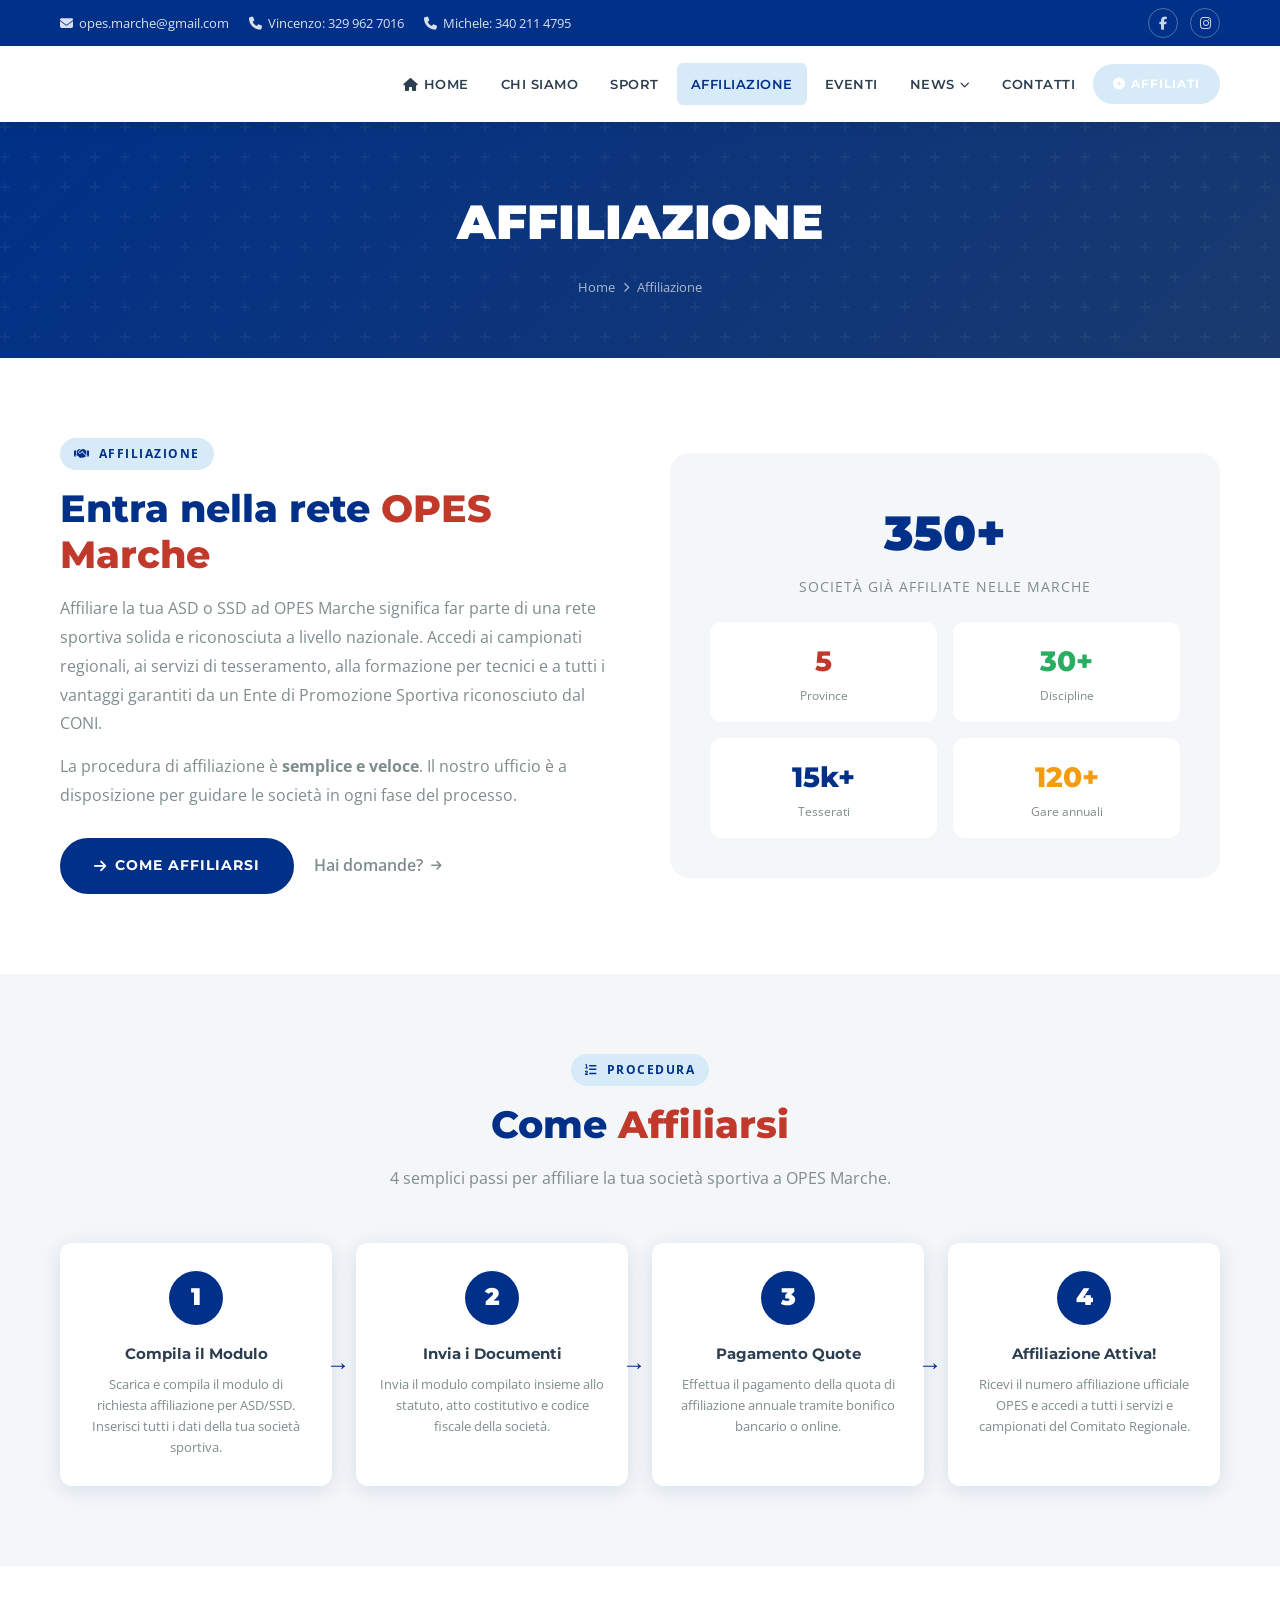
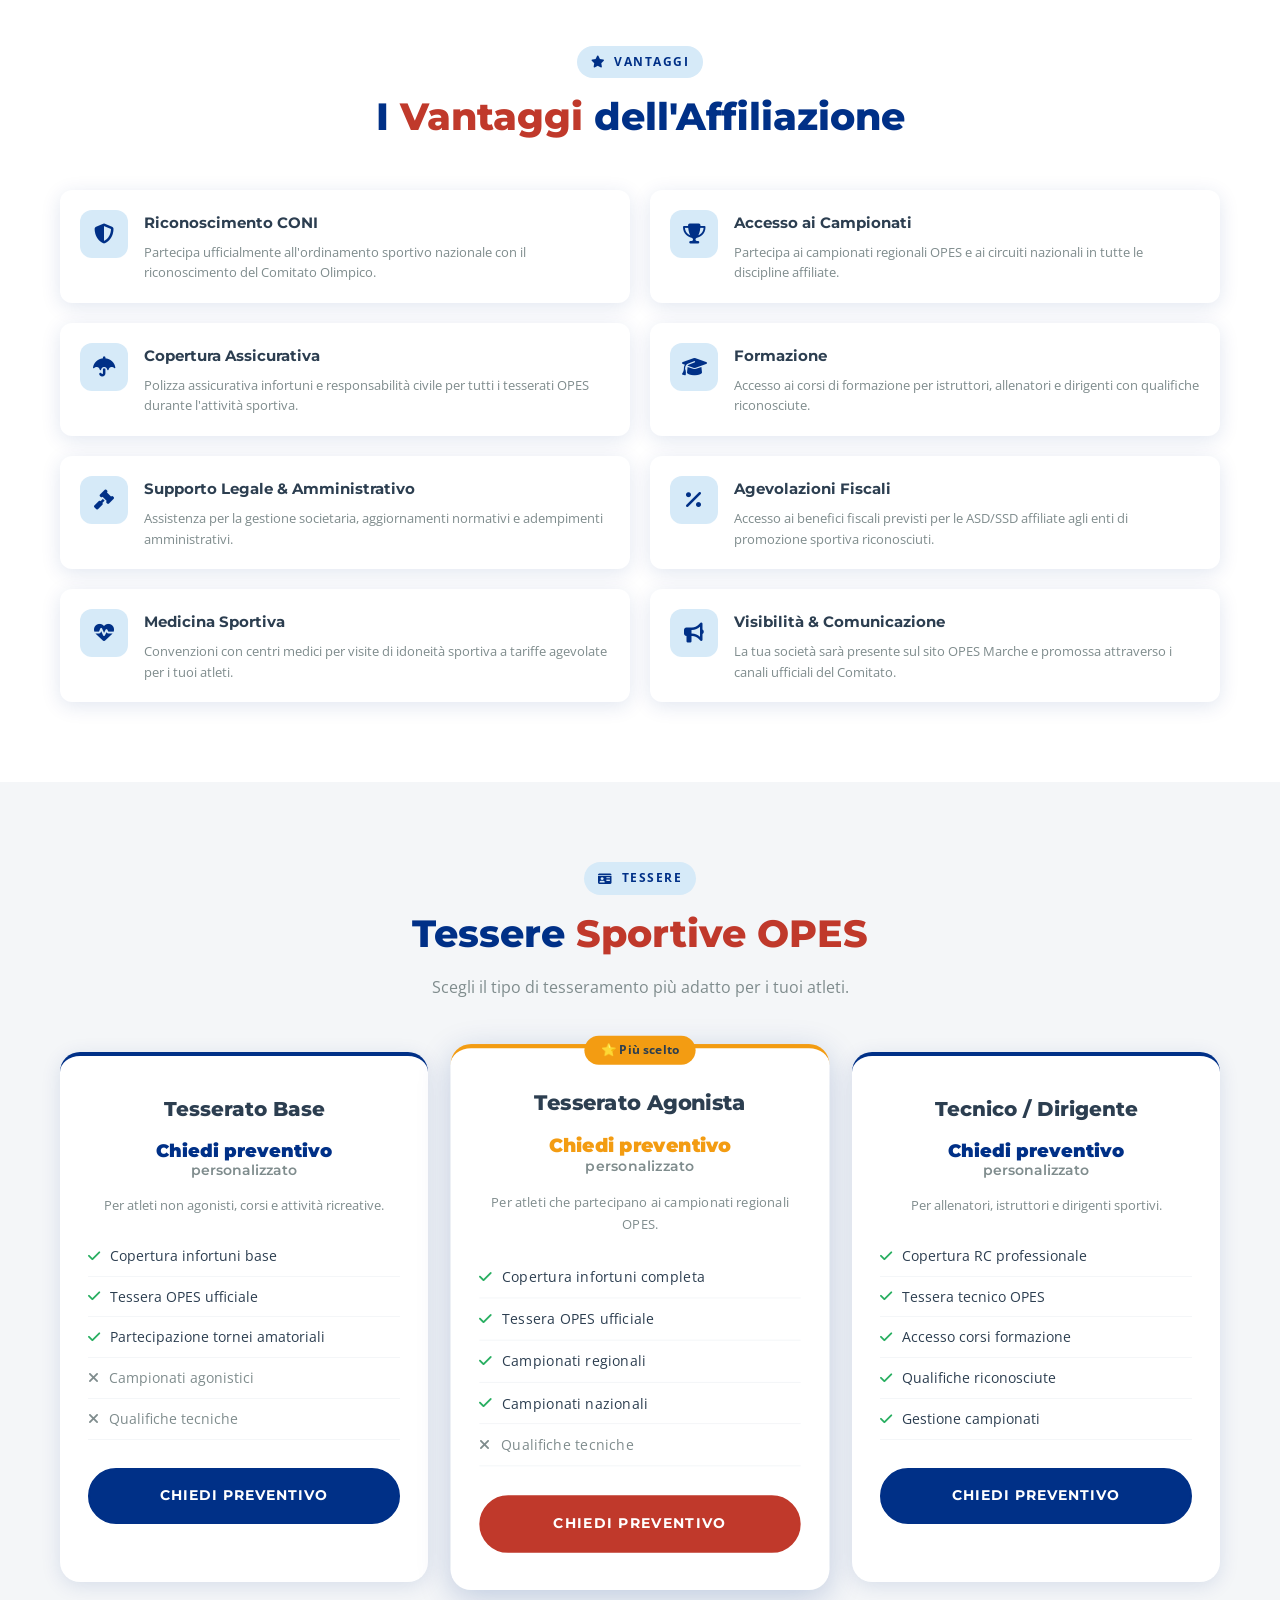
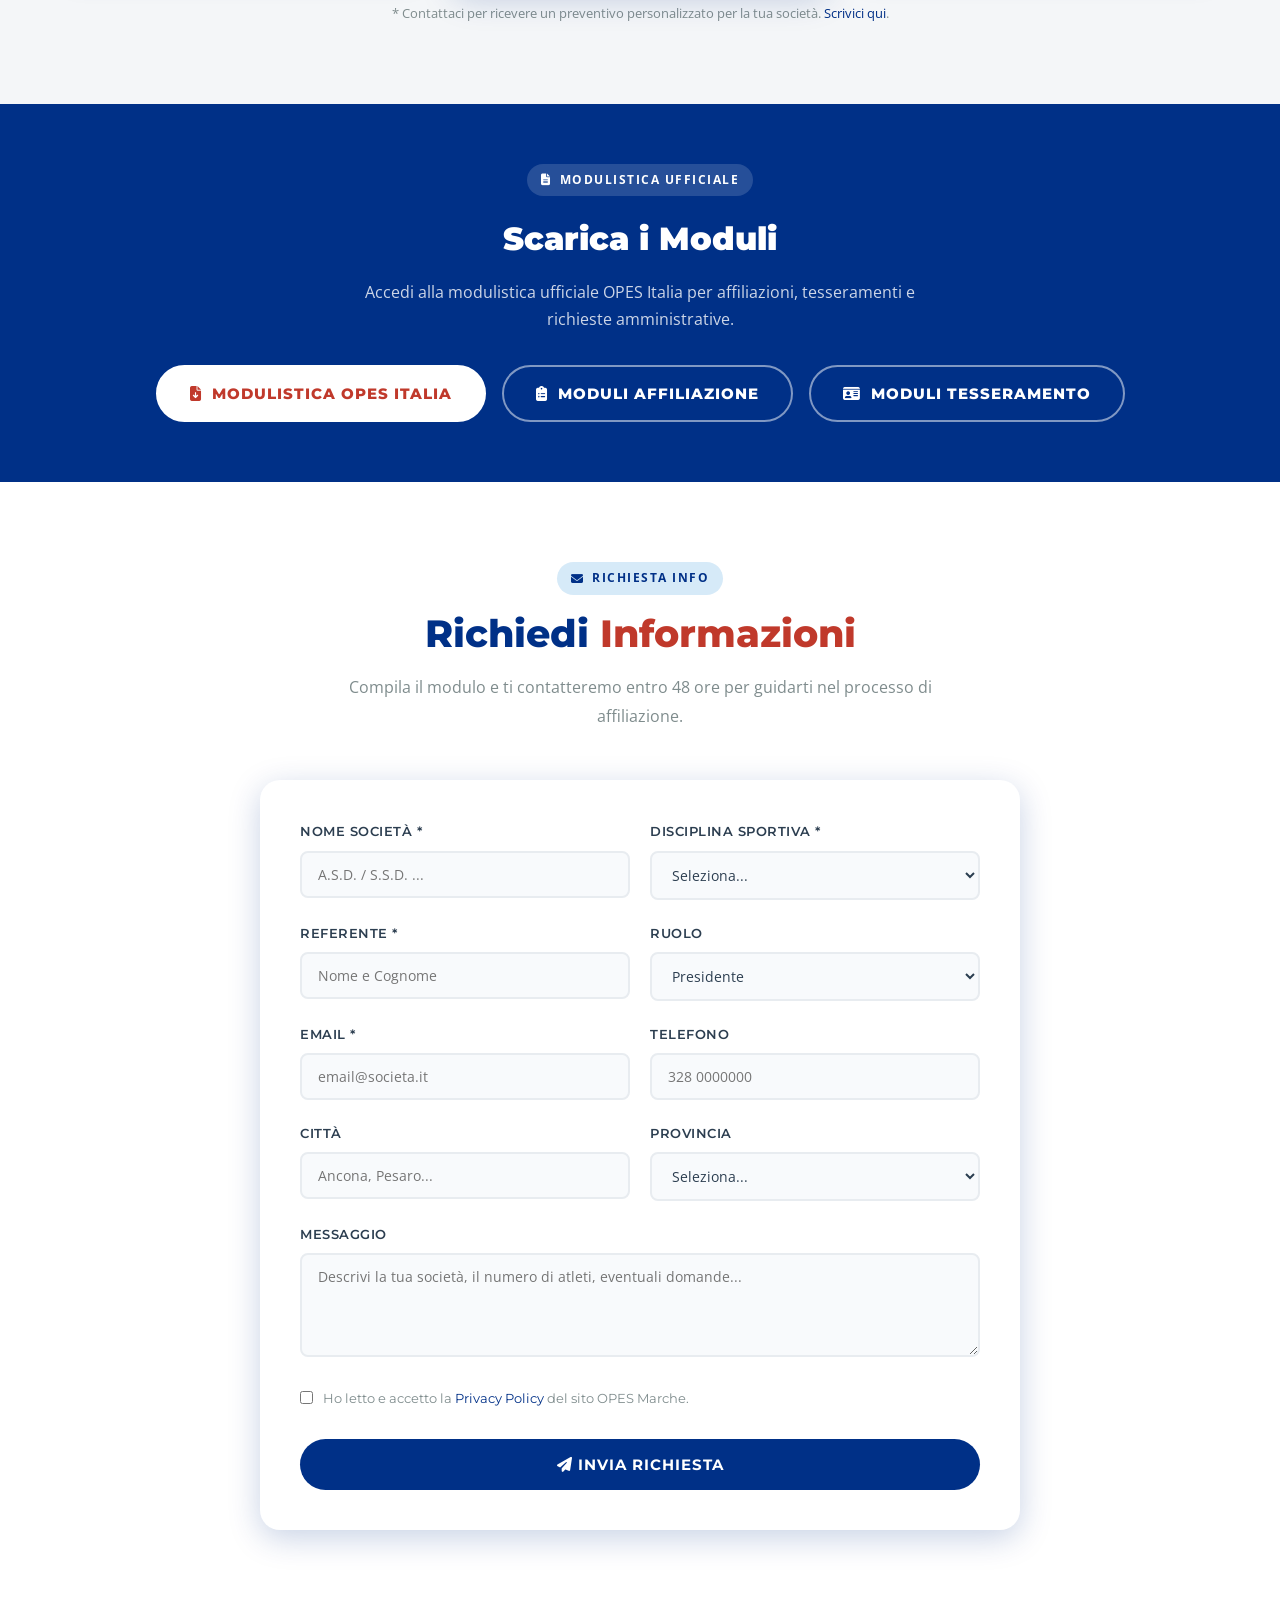
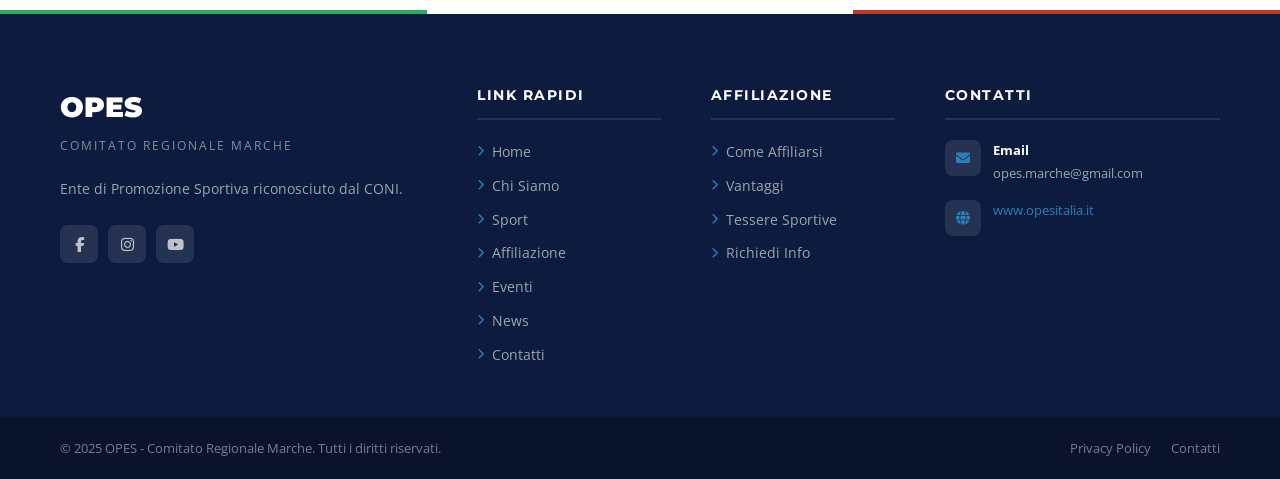
==== commit 8c41051c: "Add files via upload" ====
--- a/affiliazione.html
+++ b/affiliazione.html
@@ -108,6 +108,8 @@
     <div class="container">
       <div class="top-bar-left">
         <a href="mailto:opes.marche@gmail.com"><i class="fas fa-envelope"></i> opes.marche@gmail.com</a>
+        <a href="tel:+393299627016"><i class="fas fa-phone"></i> Vincenzo: 329 962 7016</a>
+        <a href="tel:+393402114795"><i class="fas fa-phone"></i> Michele: 340 211 4795</a>
       </div>
       <div class="top-bar-right">
         <a href="https://www.facebook.com/opesmarche" target="_blank"><i class="fab fa-facebook-f"></i></a>
@@ -121,10 +123,7 @@
     <div class="container">
       <nav class="navbar">
         <a href="index.html" class="logo-area">
-          <div class="logo-text-area">
-            <div class="logo-title">OPES</div>
-            <div class="logo-subtitle">Comitato Reg. Marche</div>
-          </div>
+          <img src="images/logo-opes.png" alt="OPES Comitato Regionale Marche" style="height:52px; width:auto; object-fit:contain; filter: brightness(0) invert(1);">
         </a>
         <ul class="nav-menu" id="navMenu">
           <button class="mobile-menu-close" id="closeMenu"><i class="fas fa-times"></i></button>
@@ -133,7 +132,13 @@
           <li class="nav-item"><a href="sport.html" class="nav-link">Sport</a></li>
           <li class="nav-item"><a href="affiliazione.html" class="nav-link active">Affiliazione</a></li>
           <li class="nav-item"><a href="eventi.html" class="nav-link">Eventi</a></li>
-          <li class="nav-item"><a href="news.html" class="nav-link">News</a></li>
+          <li class="nav-item">
+          <a href="news.html" class="nav-link">News <i class="fas fa-chevron-down fa-xs"></i></a>
+          <ul class="dropdown">
+            <li><a href="news.html" class="dropdown-link"><i class="fas fa-newspaper"></i> News Comitato Marche</a></li>
+            <li><a href="https://www.opesitalia.it/news/" target="_blank" class="dropdown-link"><i class="fas fa-globe"></i> News OPES Italia</a></li>
+          </ul>
+        </li>
           <li class="nav-item"><a href="contatti.html" class="nav-link">Contatti</a></li>
           <li class="nav-item"><a href="affiliazione.html#come-affiliarsi" class="nav-link header-cta"><i class="fas fa-plus-circle"></i> Affiliati</a></li>
         </ul>
@@ -362,6 +367,28 @@
       <p style="text-align: center; font-size: 13px; color: var(--gray); margin-top: 20px;">
         * Contattaci per ricevere un preventivo personalizzato per la tua società. <a href="contatti.html" style="color:var(--primary-blue);">Scrivici qui</a>.
       </p>
+    </div>
+  </section>
+
+  <!-- MODULISTICA -->
+  <section id="modulistica" style="background: var(--primary-blue); padding: 60px 0;">
+    <div class="container" style="text-align: center;">
+      <div class="section-label" style="background: rgba(255,255,255,0.15); color: white; display: inline-flex; margin-bottom: 16px;">
+        <i class="fas fa-file-alt"></i> Modulistica Ufficiale
+      </div>
+      <h2 style="font-family: 'Montserrat', sans-serif; font-weight: 900; font-size: 2rem; color: white; margin-bottom: 12px;">Scarica i Moduli</h2>
+      <p style="color: rgba(255,255,255,0.8); max-width: 560px; margin: 0 auto 32px;">Accedi alla modulistica ufficiale OPES Italia per affiliazioni, tesseramenti e richieste amministrative.</p>
+      <div style="display: flex; flex-wrap: wrap; gap: 16px; justify-content: center;">
+        <a href="https://www.opesitalia.it/modulistica/" target="_blank" class="btn-white" style="font-size: 15px; padding: 14px 32px;">
+          <i class="fas fa-file-download"></i> Modulistica OPES Italia
+        </a>
+        <a href="https://www.opesitalia.it/modulistica/" target="_blank" class="btn-white" style="font-size: 15px; padding: 14px 32px; background: transparent; color: white; border-color: rgba(255,255,255,0.5);">
+          <i class="fas fa-clipboard-list"></i> Moduli Affiliazione
+        </a>
+        <a href="https://www.opesitalia.it/modulistica/" target="_blank" class="btn-white" style="font-size: 15px; padding: 14px 32px; background: transparent; color: white; border-color: rgba(255,255,255,0.5);">
+          <i class="fas fa-id-card"></i> Moduli Tesseramento
+        </a>
+      </div>
     </div>
   </section>
 
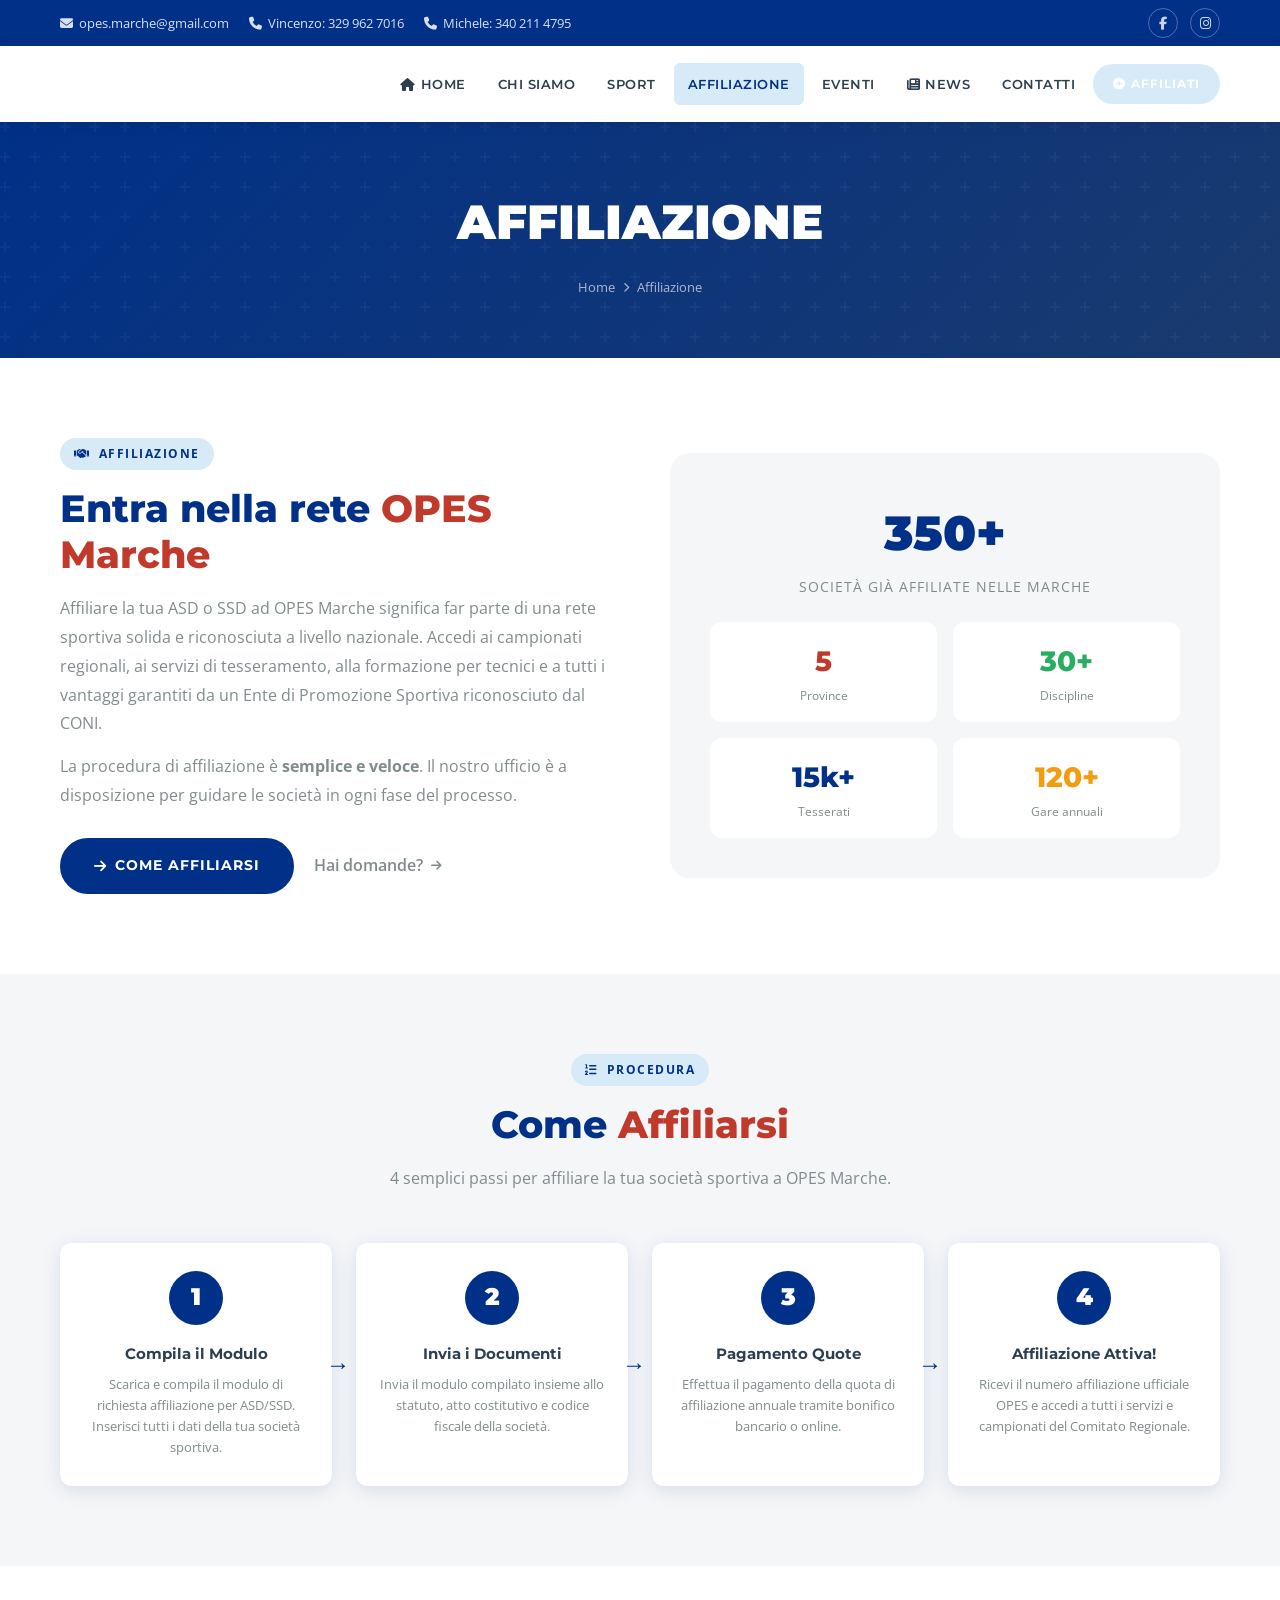
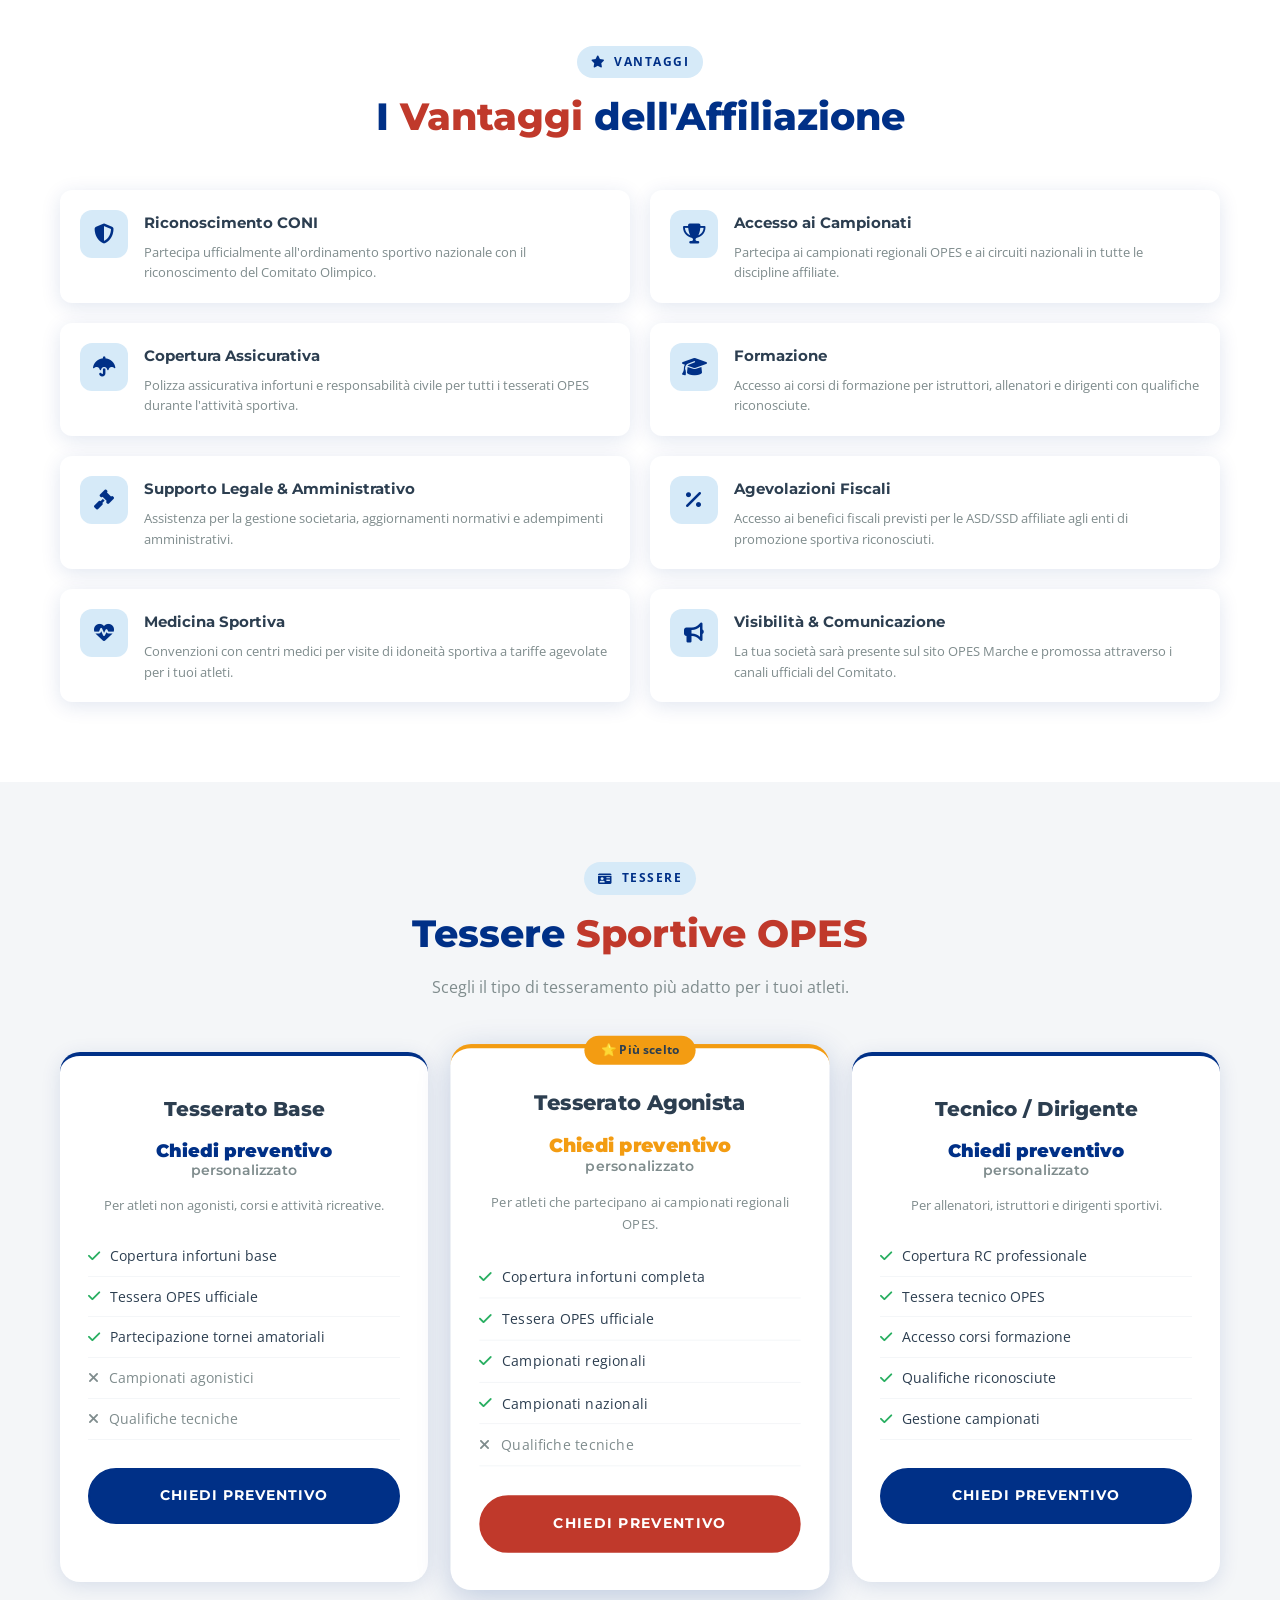
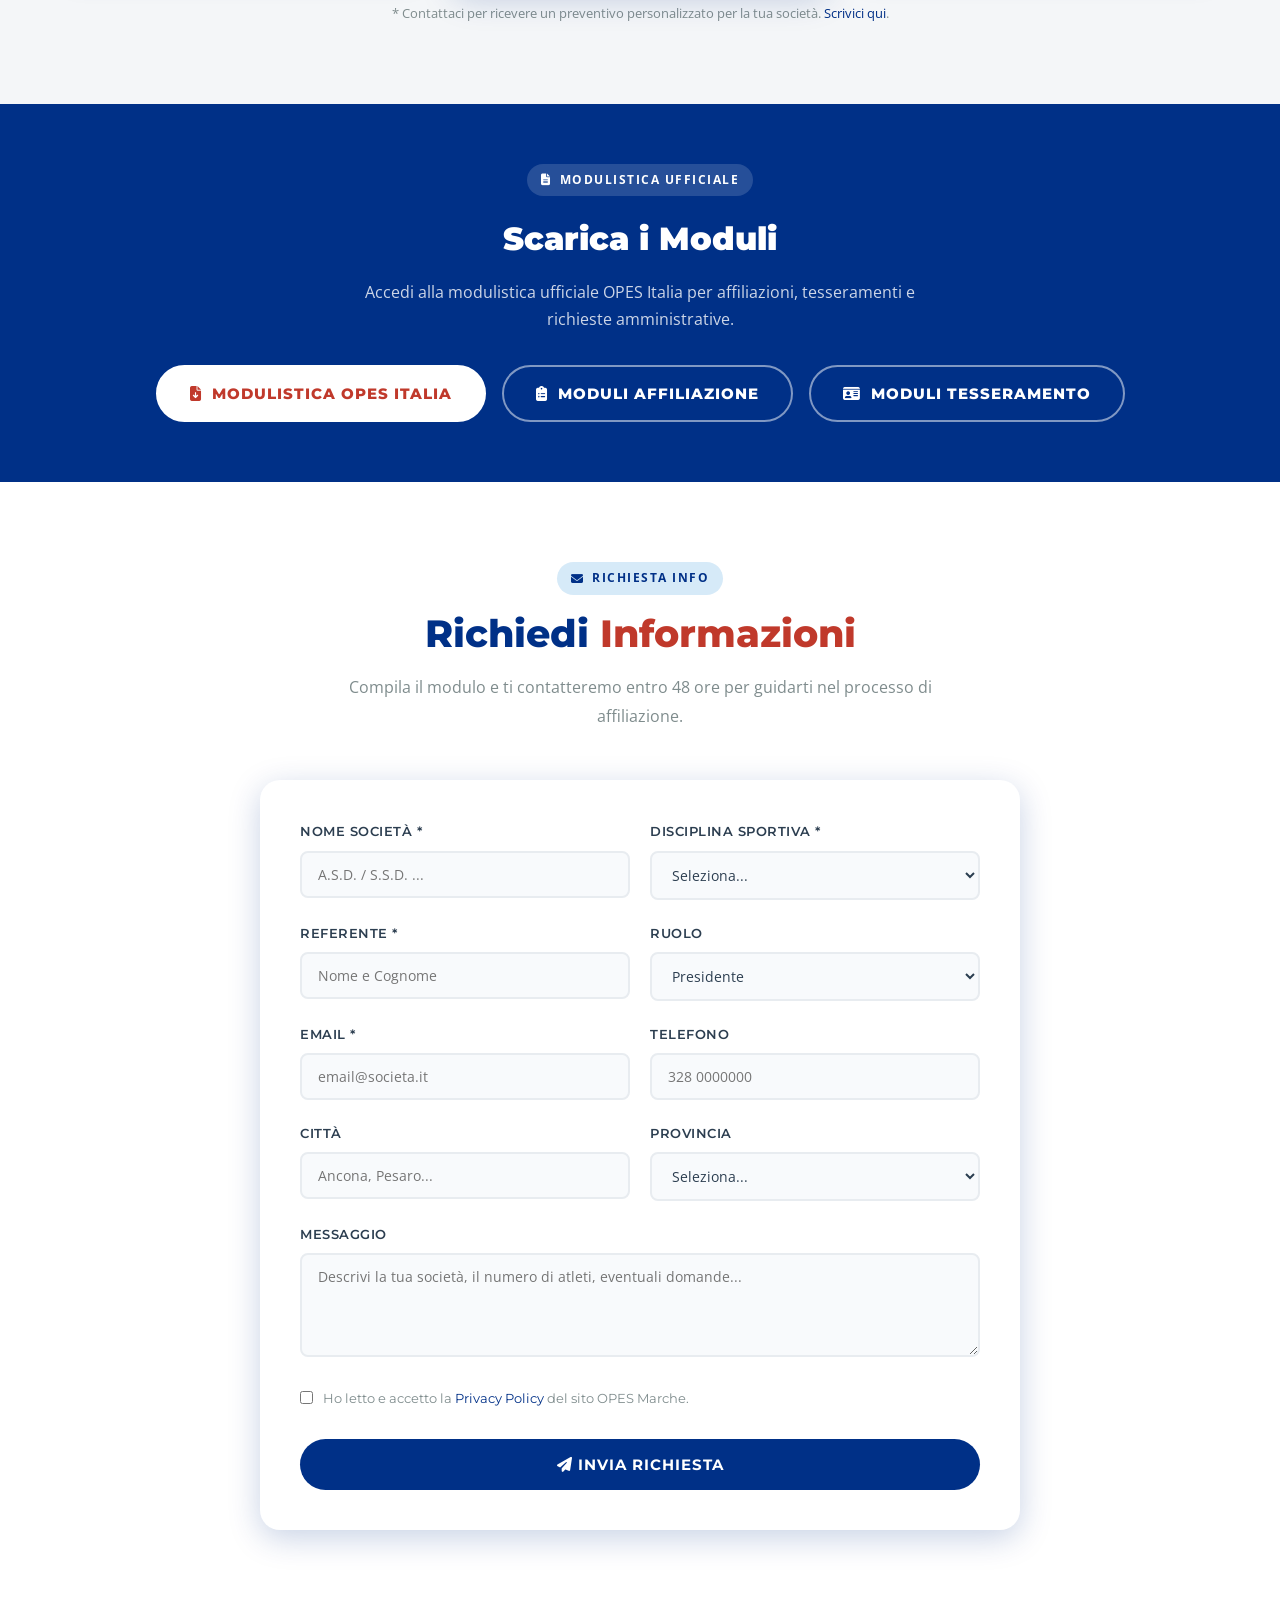
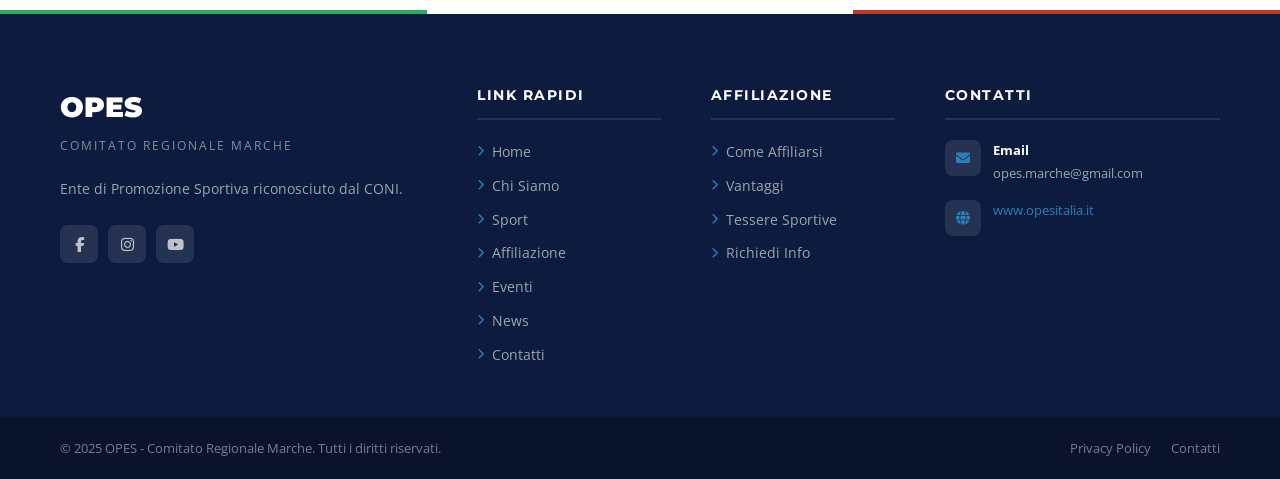
==== commit 6c6e1c53: "Add files via upload" ====
--- a/affiliazione.html
+++ b/affiliazione.html
@@ -133,11 +133,7 @@
           <li class="nav-item"><a href="affiliazione.html" class="nav-link active">Affiliazione</a></li>
           <li class="nav-item"><a href="eventi.html" class="nav-link">Eventi</a></li>
           <li class="nav-item">
-          <a href="news.html" class="nav-link">News <i class="fas fa-chevron-down fa-xs"></i></a>
-          <ul class="dropdown">
-            <li><a href="news.html" class="dropdown-link"><i class="fas fa-newspaper"></i> News Comitato Marche</a></li>
-            <li><a href="https://www.opesitalia.it/news/" target="_blank" class="dropdown-link"><i class="fas fa-globe"></i> News OPES Italia</a></li>
-          </ul>
+          <a href="https://www.opesitalia.it/news/" target="_blank" class="nav-link"><i class="fas fa-newspaper"></i> News</a>
         </li>
           <li class="nav-item"><a href="contatti.html" class="nav-link">Contatti</a></li>
           <li class="nav-item"><a href="affiliazione.html#come-affiliarsi" class="nav-link header-cta"><i class="fas fa-plus-circle"></i> Affiliati</a></li>
@@ -509,7 +505,7 @@
               <li><a href="sport.html"><i class="fas fa-chevron-right"></i> Sport</a></li>
               <li><a href="affiliazione.html"><i class="fas fa-chevron-right"></i> Affiliazione</a></li>
               <li><a href="eventi.html"><i class="fas fa-chevron-right"></i> Eventi</a></li>
-              <li><a href="news.html"><i class="fas fa-chevron-right"></i> News</a></li>
+              <li><a href="https://www.opesitalia.it/news/" target="_blank"><i class="fas fa-chevron-right"></i> News</a></li>
               <li><a href="contatti.html"><i class="fas fa-chevron-right"></i> Contatti</a></li>
             </ul>
           </div>
